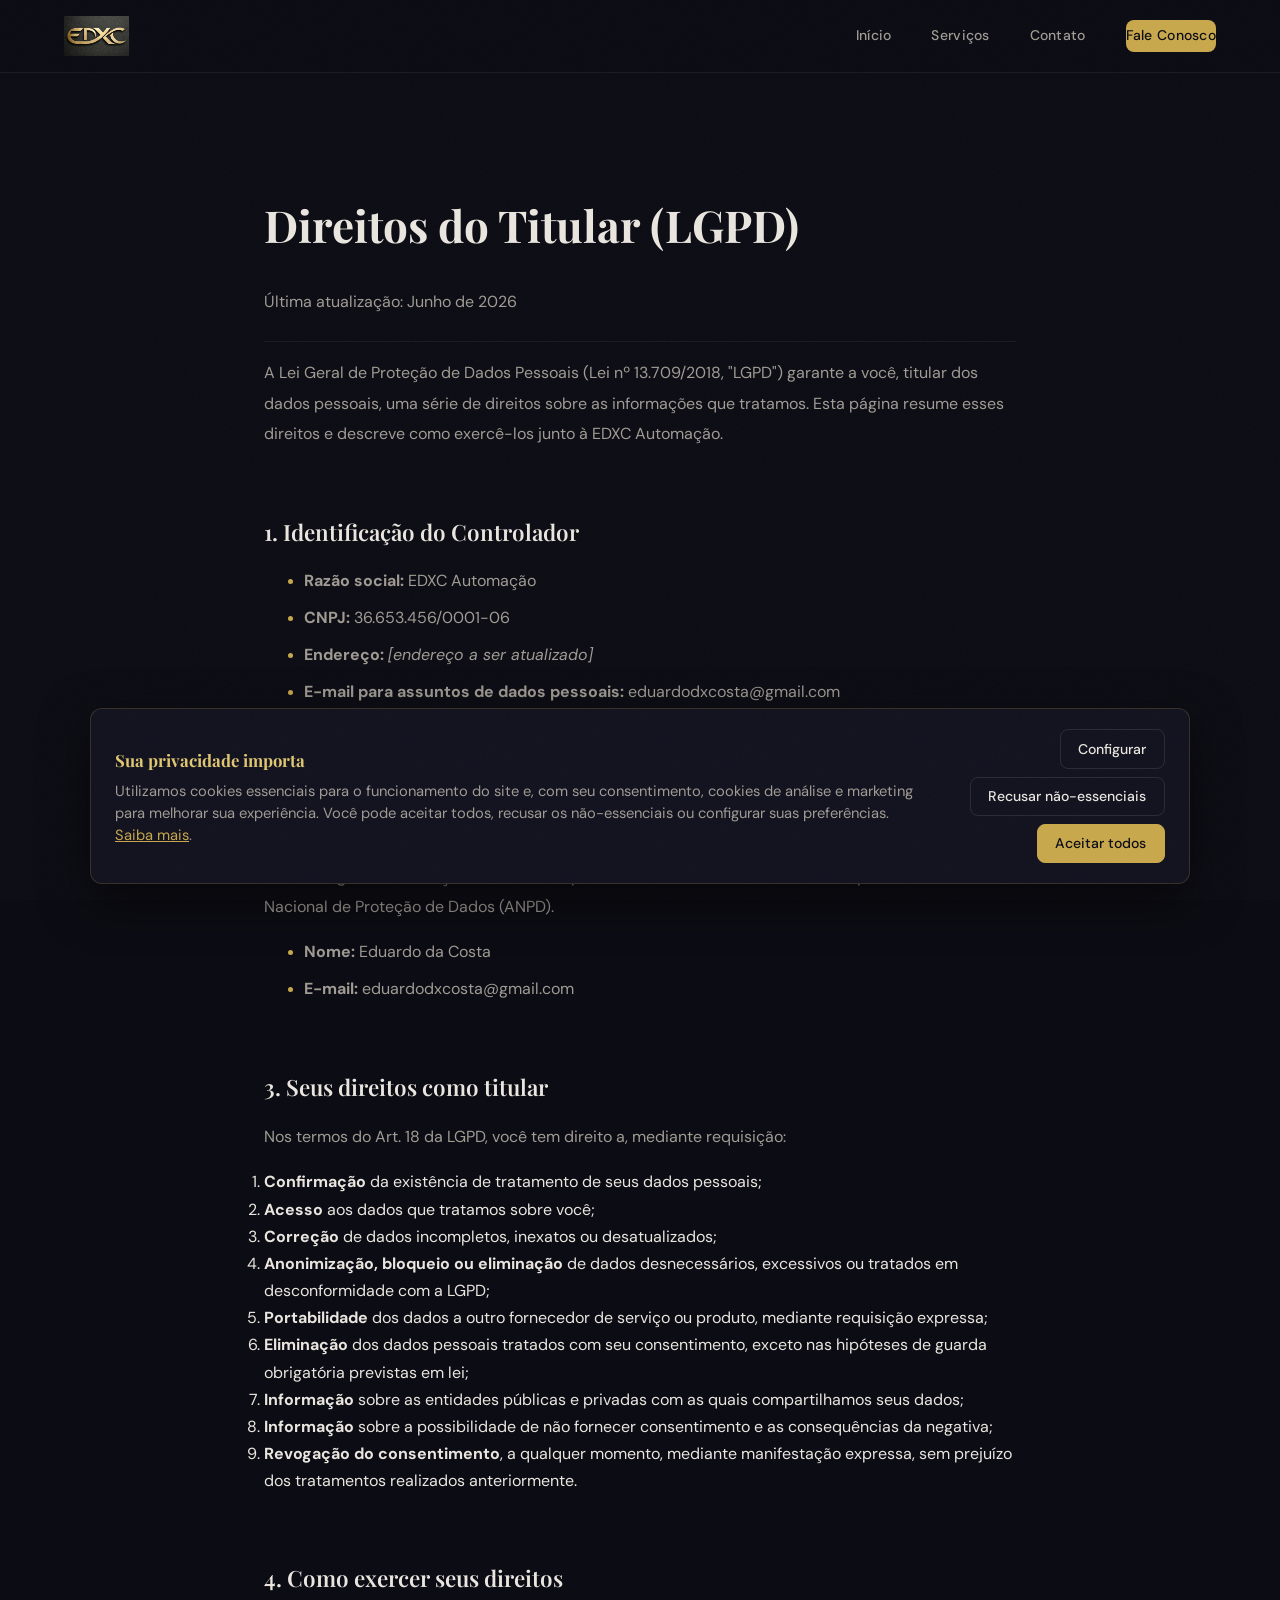
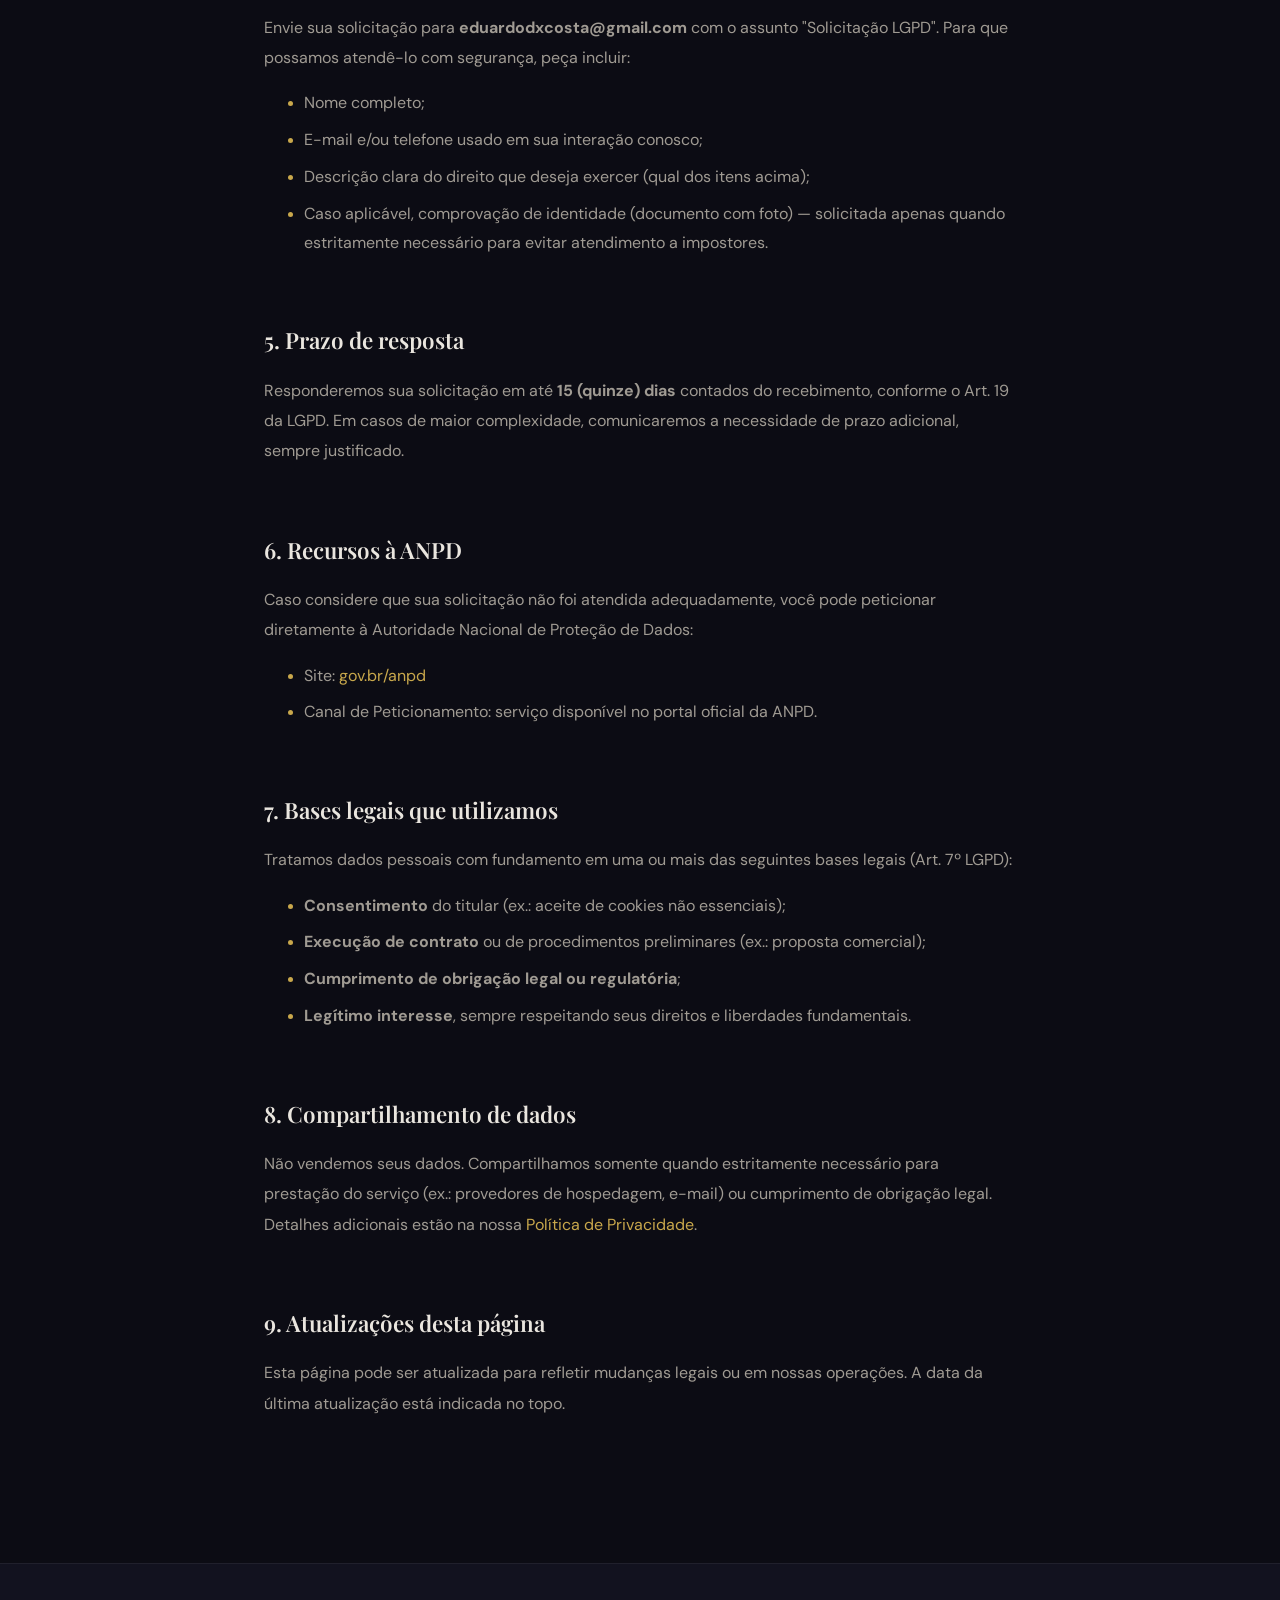
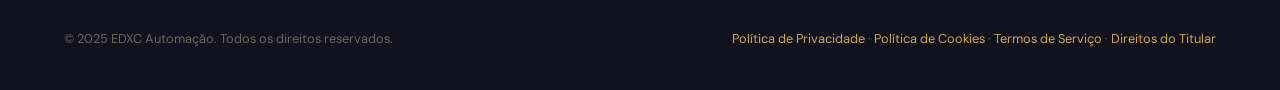
==== direitos-do-titular.html @ 5e6806c7 "feat(lgpd): banner de cookies granular + paginas legais + troca de email - Adiciona cookie-consent.j" ====
<!DOCTYPE html>
<html lang="pt-BR">
<head>
  <meta charset="UTF-8">
  <meta name="viewport" content="width=device-width, initial-scale=1.0">
  <title>Direitos do Titular (LGPD) — EDXC Automação</title>
  <meta name="description" content="Conheça seus direitos como titular de dados pessoais segundo a LGPD e saiba como exercê-los junto à EDXC Automação.">
  <meta name="robots" content="index, follow">
  <link rel="icon" type="image/jpeg" href="assets/logo-edxc.jpg">
  <link rel="stylesheet" href="styles.css">
</head>
<body>

  <!-- Header -->
  <header class="site-header scrolled" id="site-header">
    <div class="container header-inner">
      <a href="index.html" class="logo" aria-label="Voltar para a página inicial">
        <img src="assets/logo-edxc.jpg" alt="EDXC Automação" width="140" height="auto">
      </a>
      <nav class="nav-desktop" aria-label="Navegação">
        <a href="index.html">Início</a>
        <a href="index.html#servicos">Serviços</a>
        <a href="index.html#contato">Contato</a>
        <a href="https://wa.me/5532998247459" class="nav-cta" target="_blank" rel="noopener">Fale Conosco</a>
      </nav>
      <button class="mobile-toggle" id="mobile-toggle" aria-label="Abrir menu">
        <span></span><span></span><span></span>
      </button>
    </div>
  </header>

  <!-- Mobile Nav -->
  <nav class="nav-mobile" id="nav-mobile" aria-label="Menu mobile">
    <button class="mobile-close" id="mobile-close" aria-label="Fechar menu">&times;</button>
    <a href="index.html" class="mobile-nav-link">Início</a>
    <a href="index.html#servicos" class="mobile-nav-link">Serviços</a>
    <a href="index.html#contato" class="mobile-nav-link">Contato</a>
  </nav>

  <!-- Content -->
  <main class="page-content">
    <div class="container">
      <h1>Direitos do Titular (LGPD)</h1>
      <p class="page-meta">Última atualização: Junho de 2026</p>

      <p>
        A Lei Geral de Proteção de Dados Pessoais (Lei nº 13.709/2018, "LGPD") garante a você,
        titular dos dados pessoais, uma série de direitos sobre as informações que tratamos. Esta
        página resume esses direitos e descreve como exercê-los junto à EDXC Automação.
      </p>

      <h2>1. Identificação do Controlador</h2>
      <ul>
        <li><strong>Razão social:</strong> EDXC Automação</li>
        <li><strong>CNPJ:</strong> 36.653.456/0001-06</li>
        <li><strong>Endereço:</strong> <em>[endereço a ser atualizado]</em></li>
        <li><strong>E-mail para assuntos de dados pessoais:</strong> eduardodxcosta@gmail.com</li>
        <li><strong>WhatsApp:</strong> +55 (32) 99824-7459</li>
      </ul>

      <h2>2. Encarregado pelo Tratamento de Dados (DPO)</h2>
      <p>
        O Encarregado de Proteção de Dados é o ponto de contato entre você, nossa empresa e a
        Autoridade Nacional de Proteção de Dados (ANPD).
      </p>
      <ul>
        <li><strong>Nome:</strong> Eduardo da Costa</li>
        <li><strong>E-mail:</strong> eduardodxcosta@gmail.com</li>
      </ul>

      <h2>3. Seus direitos como titular</h2>
      <p>Nos termos do Art. 18 da LGPD, você tem direito a, mediante requisição:</p>
      <ol>
        <li><strong>Confirmação</strong> da existência de tratamento de seus dados pessoais;</li>
        <li><strong>Acesso</strong> aos dados que tratamos sobre você;</li>
        <li><strong>Correção</strong> de dados incompletos, inexatos ou desatualizados;</li>
        <li><strong>Anonimização, bloqueio ou eliminação</strong> de dados desnecessários, excessivos
          ou tratados em desconformidade com a LGPD;</li>
        <li><strong>Portabilidade</strong> dos dados a outro fornecedor de serviço ou produto,
          mediante requisição expressa;</li>
        <li><strong>Eliminação</strong> dos dados pessoais tratados com seu consentimento, exceto
          nas hipóteses de guarda obrigatória previstas em lei;</li>
        <li><strong>Informação</strong> sobre as entidades públicas e privadas com as quais
          compartilhamos seus dados;</li>
        <li><strong>Informação</strong> sobre a possibilidade de não fornecer consentimento e as
          consequências da negativa;</li>
        <li><strong>Revogação do consentimento</strong>, a qualquer momento, mediante manifestação
          expressa, sem prejuízo dos tratamentos realizados anteriormente.</li>
      </ol>

      <h2>4. Como exercer seus direitos</h2>
      <p>
        Envie sua solicitação para <strong>eduardodxcosta@gmail.com</strong> com o assunto
        "Solicitação LGPD". Para que possamos atendê-lo com segurança, peça incluir:
      </p>
      <ul>
        <li>Nome completo;</li>
        <li>E-mail e/ou telefone usado em sua interação conosco;</li>
        <li>Descrição clara do direito que deseja exercer (qual dos itens acima);</li>
        <li>Caso aplicável, comprovação de identidade (documento com foto) — solicitada apenas
          quando estritamente necessário para evitar atendimento a impostores.</li>
      </ul>

      <h2>5. Prazo de resposta</h2>
      <p>
        Responderemos sua solicitação em até <strong>15 (quinze) dias</strong> contados do
        recebimento, conforme o Art. 19 da LGPD. Em casos de maior complexidade, comunicaremos a
        necessidade de prazo adicional, sempre justificado.
      </p>

      <h2>6. Recursos à ANPD</h2>
      <p>
        Caso considere que sua solicitação não foi atendida adequadamente, você pode peticionar
        diretamente à Autoridade Nacional de Proteção de Dados:
      </p>
      <ul>
        <li>Site: <a href="https://www.gov.br/anpd/pt-br" target="_blank" rel="noopener">gov.br/anpd</a></li>
        <li>Canal de Peticionamento: serviço disponível no portal oficial da ANPD.</li>
      </ul>

      <h2>7. Bases legais que utilizamos</h2>
      <p>Tratamos dados pessoais com fundamento em uma ou mais das seguintes bases legais (Art. 7º LGPD):</p>
      <ul>
        <li><strong>Consentimento</strong> do titular (ex.: aceite de cookies não essenciais);</li>
        <li><strong>Execução de contrato</strong> ou de procedimentos preliminares (ex.: proposta comercial);</li>
        <li><strong>Cumprimento de obrigação legal ou regulatória</strong>;</li>
        <li><strong>Legítimo interesse</strong>, sempre respeitando seus direitos e liberdades fundamentais.</li>
      </ul>

      <h2>8. Compartilhamento de dados</h2>
      <p>
        Não vendemos seus dados. Compartilhamos somente quando estritamente necessário para
        prestação do serviço (ex.: provedores de hospedagem, e-mail) ou cumprimento de obrigação
        legal. Detalhes adicionais estão na nossa
        <a href="politica-de-privacidade.html">Política de Privacidade</a>.
      </p>

      <h2>9. Atualizações desta página</h2>
      <p>
        Esta página pode ser atualizada para refletir mudanças legais ou em nossas operações. A
        data da última atualização está indicada no topo.
      </p>
    </div>
  </main>

  <!-- Footer -->
  <footer class="site-footer">
    <div class="container">
      <div class="footer-bottom" style="border-top: none; padding-top: 0;">
        <p>&copy; 2025 EDXC Automação. Todos os direitos reservados.</p>
        <p>
          <a href="politica-de-privacidade.html">Política de Privacidade</a> &middot;
          <a href="politica-de-cookies.html">Política de Cookies</a> &middot;
          <a href="termos-de-servico.html">Termos de Serviço</a> &middot;
          <a href="direitos-do-titular.html">Direitos do Titular</a>
        </p>
      </div>
    </div>
  </footer>

  <script>
    const mobileToggle = document.getElementById('mobile-toggle');
    const navMobile = document.getElementById('nav-mobile');
    const mobileClose = document.getElementById('mobile-close');
    mobileToggle.addEventListener('click', () => { navMobile.classList.add('active'); document.body.style.overflow = 'hidden'; });
    mobileClose.addEventListener('click', () => { navMobile.classList.remove('active'); document.body.style.overflow = ''; });
    document.querySelectorAll('.mobile-nav-link').forEach(l => l.addEventListener('click', () => { navMobile.classList.remove('active'); document.body.style.overflow = ''; }));
  </script>
  <script src="cookie-consent.js" defer></script>

</body>
</html>
---- styles.css ----
/* ===============================================
   EDXC Automação — Design System
   Premium Dark Theme + Gold Accents
   =============================================== */

@import url('https://fonts.googleapis.com/css2?family=DM+Sans:ital,opsz,wght@0,9..40,300;0,9..40,400;0,9..40,500;0,9..40,600;0,9..40,700;1,9..40,400&family=Playfair+Display:wght@400;500;600;700&display=swap');

/* ---- Custom Properties ---- */
:root {
  /* Colors */
  --color-bg-primary: #0c0c14;
  --color-bg-secondary: #12121f;
  --color-bg-tertiary: #1a1a2e;
  --color-bg-card: #16162480;
  --color-bg-card-hover: #1e1e3299;

  --color-gold: #c9a84c;
  --color-gold-light: #e0c872;
  --color-gold-dark: #a08030;
  --color-gold-glow: rgba(201, 168, 76, 0.15);
  --color-gold-border: rgba(201, 168, 76, 0.2);

  --color-text-primary: #eae6df;
  --color-text-secondary: #a09b93;
  --color-text-muted: #6b6660;

  --color-border: rgba(255, 255, 255, 0.06);
  --color-border-light: rgba(255, 255, 255, 0.1);

  /* Typography */
  --font-display: 'Playfair Display', Georgia, serif;
  --font-body: 'DM Sans', system-ui, sans-serif;

  /* Spacing */
  --space-xs: 0.5rem;
  --space-sm: 1rem;
  --space-md: 1.5rem;
  --space-lg: 2.5rem;
  --space-xl: 4rem;
  --space-2xl: 6rem;
  --space-3xl: 8rem;

  /* Layout */
  --max-width: 1200px;
  --border-radius: 12px;
  --border-radius-lg: 20px;

  /* Transitions */
  --transition-fast: 0.2s cubic-bezier(0.4, 0, 0.2, 1);
  --transition-medium: 0.4s cubic-bezier(0.4, 0, 0.2, 1);
  --transition-slow: 0.6s cubic-bezier(0.4, 0, 0.2, 1);
}

/* ---- Reset & Base ---- */
*,
*::before,
*::after {
  box-sizing: border-box;
  margin: 0;
  padding: 0;
}

html {
  scroll-behavior: smooth;
  -webkit-font-smoothing: antialiased;
  -moz-osx-font-smoothing: grayscale;
}

body {
  font-family: var(--font-body);
  font-size: 16px;
  line-height: 1.7;
  color: var(--color-text-primary);
  background-color: var(--color-bg-primary);
  overflow-x: hidden;
}

img {
  max-width: 100%;
  height: auto;
  display: block;
}

a {
  color: var(--color-gold);
  text-decoration: none;
  transition: color var(--transition-fast);
}

a:hover {
  color: var(--color-gold-light);
}

/* ---- Utility ---- */
.container {
  width: 100%;
  max-width: var(--max-width);
  margin: 0 auto;
  padding: 0 var(--space-md);
}

.section-label {
  font-family: var(--font-body);
  font-size: 0.75rem;
  font-weight: 600;
  letter-spacing: 0.2em;
  text-transform: uppercase;
  color: var(--color-gold);
  margin-bottom: var(--space-sm);
  display: flex;
  align-items: center;
  gap: 0.75rem;
}

.section-label::before {
  content: '';
  display: inline-block;
  width: 32px;
  height: 1px;
  background: var(--color-gold);
}

.section-title {
  font-family: var(--font-display);
  font-size: clamp(2rem, 4vw, 2.75rem);
  font-weight: 600;
  line-height: 1.2;
  color: var(--color-text-primary);
  margin-bottom: var(--space-md);
}

.section-description {
  font-size: 1.05rem;
  color: var(--color-text-secondary);
  max-width: 640px;
  line-height: 1.8;
}

/* ---- Noise Overlay (global texture) ---- */
body::before {
  content: '';
  position: fixed;
  inset: 0;
  z-index: 9999;
  pointer-events: none;
  opacity: 0.03;
  background-image: url("data:image/svg+xml,%3Csvg viewBox='0 0 256 256' xmlns='http://www.w3.org/2000/svg'%3E%3Cfilter id='n'%3E%3CfeTurbulence type='fractalNoise' baseFrequency='0.85' numOctaves='4' stitchTiles='stitch'/%3E%3C/filter%3E%3Crect width='100%25' height='100%25' filter='url(%23n)' opacity='1'/%3E%3C/svg%3E");
  background-repeat: repeat;
  background-size: 256px 256px;
}

/* ===============================================
   HEADER / NAVIGATION
   =============================================== */
.site-header {
  position: fixed;
  top: 0;
  left: 0;
  right: 0;
  z-index: 1000;
  padding: var(--space-sm) 0;
  transition: background var(--transition-medium), box-shadow var(--transition-medium);
}

.site-header.scrolled {
  background: rgba(12, 12, 20, 0.92);
  backdrop-filter: blur(20px);
  -webkit-backdrop-filter: blur(20px);
  box-shadow: 0 1px 0 var(--color-border);
}

.header-inner {
  display: flex;
  align-items: center;
  justify-content: space-between;
}

.logo {
  display: flex;
  align-items: center;
  gap: 0.75rem;
}

.logo img {
  height: 40px;
  width: auto;
}

.logo-text {
  font-family: var(--font-display);
  font-size: 1.1rem;
  font-weight: 600;
  color: var(--color-text-primary);
  letter-spacing: 0.02em;
}

.logo-text span {
  color: var(--color-gold);
}

.nav-desktop {
  display: flex;
  align-items: center;
  gap: var(--space-lg);
}

.nav-desktop a {
  font-size: 0.875rem;
  font-weight: 500;
  color: var(--color-text-secondary);
  letter-spacing: 0.02em;
  position: relative;
  padding: 0.25rem 0;
}

.nav-desktop a::after {
  content: '';
  position: absolute;
  bottom: 0;
  left: 0;
  width: 0;
  height: 1px;
  background: var(--color-gold);
  transition: width var(--transition-medium);
}

.nav-desktop a:hover {
  color: var(--color-text-primary);
}

.nav-desktop a:hover::after {
  width: 100%;
}

.nav-cta {
  font-size: 0.85rem;
  font-weight: 600;
  color: var(--color-bg-primary) !important;
  background: var(--color-gold);
  padding: 0.6rem 1.5rem;
  border-radius: 8px;
  transition: background var(--transition-fast), transform var(--transition-fast);
}

.nav-cta:hover {
  background: var(--color-gold-light) !important;
  color: var(--color-bg-primary) !important;
  transform: translateY(-1px);
}

/* Mobile Menu Toggle */
.mobile-toggle {
  display: none;
  background: none;
  border: none;
  cursor: pointer;
  padding: 0.5rem;
}

.mobile-toggle span {
  display: block;
  width: 24px;
  height: 2px;
  background: var(--color-text-primary);
  margin: 5px 0;
  transition: var(--transition-fast);
  border-radius: 2px;
}

/* Mobile Navigation */
.nav-mobile {
  display: none;
  position: fixed;
  top: 0;
  left: 0;
  right: 0;
  bottom: 0;
  background: rgba(12, 12, 20, 0.98);
  backdrop-filter: blur(30px);
  -webkit-backdrop-filter: blur(30px);
  z-index: 999;
  flex-direction: column;
  justify-content: center;
  align-items: center;
  gap: var(--space-lg);
}

.nav-mobile.active {
  display: flex;
}

.nav-mobile a {
  font-family: var(--font-display);
  font-size: 1.75rem;
  color: var(--color-text-secondary);
  transition: color var(--transition-fast);
}

.nav-mobile a:hover {
  color: var(--color-gold);
}

.mobile-close {
  position: absolute;
  top: 1.5rem;
  right: 1.5rem;
  background: none;
  border: none;
  color: var(--color-text-primary);
  font-size: 2rem;
  cursor: pointer;
  padding: 0.5rem;
  line-height: 1;
}

/* ===============================================
   HERO SECTION
   =============================================== */
.hero {
  position: relative;
  min-height: 100vh;
  display: flex;
  align-items: center;
  padding: var(--space-3xl) 0 var(--space-2xl);
  overflow: hidden;
}

.hero-bg {
  position: absolute;
  inset: 0;
  z-index: 0;
}

.hero-bg img {
  width: 100%;
  height: 100%;
  object-fit: cover;
  opacity: 0.35;
}

.hero-bg::after {
  content: '';
  position: absolute;
  inset: 0;
  background: linear-gradient(
    180deg,
    rgba(12, 12, 20, 0.4) 0%,
    rgba(12, 12, 20, 0.6) 40%,
    rgba(12, 12, 20, 0.95) 85%,
    var(--color-bg-primary) 100%
  );
}

.hero-content {
  position: relative;
  z-index: 1;
  max-width: 720px;
}

.hero-badge {
  display: inline-flex;
  align-items: center;
  gap: 0.5rem;
  font-size: 0.8rem;
  font-weight: 500;
  color: var(--color-gold);
  background: var(--color-gold-glow);
  border: 1px solid var(--color-gold-border);
  padding: 0.4rem 1rem;
  border-radius: 100px;
  margin-bottom: var(--space-lg);
  letter-spacing: 0.05em;
}

.hero-badge-dot {
  width: 6px;
  height: 6px;
  background: var(--color-gold);
  border-radius: 50%;
  animation: pulse-dot 2s ease-in-out infinite;
}

@keyframes pulse-dot {
  0%, 100% { opacity: 1; transform: scale(1); }
  50% { opacity: 0.5; transform: scale(0.8); }
}

.hero h1 {
  font-family: var(--font-display);
  font-size: clamp(2.5rem, 6vw, 4rem);
  font-weight: 700;
  line-height: 1.1;
  color: var(--color-text-primary);
  margin-bottom: var(--space-md);
}

.hero h1 .gold {
  color: var(--color-gold);
}

.hero-subtitle {
  font-size: clamp(1.05rem, 2vw, 1.2rem);
  color: var(--color-text-secondary);
  line-height: 1.8;
  margin-bottom: var(--space-xl);
  max-width: 580px;
}

.hero-actions {
  display: flex;
  flex-wrap: wrap;
  gap: var(--space-sm);
}

.btn-primary {
  display: inline-flex;
  align-items: center;
  gap: 0.5rem;
  font-family: var(--font-body);
  font-size: 0.95rem;
  font-weight: 600;
  color: var(--color-bg-primary);
  background: var(--color-gold);
  padding: 0.9rem 2rem;
  border-radius: 10px;
  border: none;
  cursor: pointer;
  transition: all var(--transition-fast);
  text-decoration: none;
  letter-spacing: 0.01em;
}

.btn-primary:hover {
  background: var(--color-gold-light);
  color: var(--color-bg-primary);
  transform: translateY(-2px);
  box-shadow: 0 8px 30px rgba(201, 168, 76, 0.25);
}

.btn-secondary {
  display: inline-flex;
  align-items: center;
  gap: 0.5rem;
  font-family: var(--font-body);
  font-size: 0.95rem;
  font-weight: 500;
  color: var(--color-text-primary);
  background: transparent;
  padding: 0.9rem 2rem;
  border-radius: 10px;
  border: 1px solid var(--color-border-light);
  cursor: pointer;
  transition: all var(--transition-fast);
  text-decoration: none;
}

.btn-secondary:hover {
  border-color: var(--color-gold-border);
  background: var(--color-gold-glow);
  color: var(--color-gold);
  transform: translateY(-2px);
}

/* ===============================================
   ABOUT SECTION
   =============================================== */
.about {
  padding: var(--space-3xl) 0;
  position: relative;
}

.about-grid {
  display: grid;
  grid-template-columns: 1fr 1fr;
  gap: var(--space-xl);
  align-items: center;
}

.about-visual {
  position: relative;
}

.about-card {
  background: var(--color-bg-card);
  border: 1px solid var(--color-border);
  border-radius: var(--border-radius-lg);
  padding: var(--space-xl);
  position: relative;
  overflow: hidden;
}

.about-card::before {
  content: '';
  position: absolute;
  top: 0;
  left: 0;
  right: 0;
  height: 1px;
  background: linear-gradient(90deg, transparent, var(--color-gold-border), transparent);
}

.about-stat {
  display: flex;
  gap: var(--space-lg);
  margin-top: var(--space-lg);
}

.stat-item {
  text-align: center;
}

.stat-number {
  font-family: var(--font-display);
  font-size: 2.5rem;
  font-weight: 700;
  color: var(--color-gold);
  line-height: 1;
}

.stat-label {
  font-size: 0.8rem;
  color: var(--color-text-muted);
  margin-top: 0.25rem;
  text-transform: uppercase;
  letter-spacing: 0.08em;
}

.about-text p {
  font-size: 1.05rem;
  color: var(--color-text-secondary);
  margin-bottom: var(--space-md);
  line-height: 1.9;
}

.about-text p:first-of-type {
  font-size: 1.15rem;
  color: var(--color-text-primary);
}

/* ===============================================
   SERVICES SECTION
   =============================================== */
.services {
  padding: var(--space-3xl) 0;
  position: relative;
}

.services-header {
  text-align: center;
  margin-bottom: var(--space-xl);
}

.services-header .section-label {
  justify-content: center;
}

.services-header .section-label::before {
  display: none;
}

.services-header .section-description {
  margin: 0 auto;
}

.services-grid {
  display: grid;
  grid-template-columns: repeat(2, 1fr);
  gap: var(--space-md);
}

.service-card {
  background: var(--color-bg-card);
  border: 1px solid var(--color-border);
  border-radius: var(--border-radius-lg);
  padding: var(--space-lg);
  transition: all var(--transition-medium);
  position: relative;
  overflow: hidden;
}

.service-card:hover {
  border-color: var(--color-gold-border);
  background: var(--color-bg-card-hover);
  transform: translateY(-4px);
  box-shadow: 0 20px 60px rgba(0, 0, 0, 0.3);
}

.service-card::after {
  content: '';
  position: absolute;
  top: 0;
  left: 0;
  right: 0;
  height: 2px;
  background: linear-gradient(90deg, transparent, var(--color-gold), transparent);
  opacity: 0;
  transition: opacity var(--transition-medium);
}

.service-card:hover::after {
  opacity: 1;
}

.service-icon {
  width: 56px;
  height: 56px;
  display: flex;
  align-items: center;
  justify-content: center;
  background: var(--color-gold-glow);
  border: 1px solid var(--color-gold-border);
  border-radius: 14px;
  margin-bottom: var(--space-md);
  color: var(--color-gold);
  font-size: 1.5rem;
}

.service-card h3 {
  font-family: var(--font-display);
  font-size: 1.25rem;
  font-weight: 600;
  color: var(--color-text-primary);
  margin-bottom: var(--space-xs);
}

.service-card p {
  font-size: 0.95rem;
  color: var(--color-text-secondary);
  line-height: 1.7;
}

/* ===============================================
   BENEFITS SECTION
   =============================================== */
.benefits {
  padding: var(--space-3xl) 0;
  position: relative;
}

.benefits-wrapper {
  background: var(--color-bg-secondary);
  border: 1px solid var(--color-border);
  border-radius: var(--border-radius-lg);
  padding: var(--space-xl);
  position: relative;
  overflow: hidden;
}

.benefits-wrapper::before {
  content: '';
  position: absolute;
  top: -1px;
  left: 50%;
  transform: translateX(-50%);
  width: 200px;
  height: 1px;
  background: linear-gradient(90deg, transparent, var(--color-gold), transparent);
}

.benefits-header {
  text-align: center;
  margin-bottom: var(--space-xl);
}

.benefits-header .section-label {
  justify-content: center;
}

.benefits-header .section-label::before {
  display: none;
}

.benefits-grid {
  display: grid;
  grid-template-columns: repeat(4, 1fr);
  gap: var(--space-md);
}

.benefit-item {
  text-align: center;
  padding: var(--space-md);
  border-radius: var(--border-radius);
  transition: all var(--transition-medium);
}

.benefit-item:hover {
  background: rgba(201, 168, 76, 0.04);
}

.benefit-icon {
  width: 64px;
  height: 64px;
  margin: 0 auto var(--space-sm);
  display: flex;
  align-items: center;
  justify-content: center;
  background: var(--color-gold-glow);
  border-radius: 50%;
  color: var(--color-gold);
  font-size: 1.5rem;
  border: 1px solid var(--color-gold-border);
}

.benefit-item h4 {
  font-family: var(--font-display);
  font-size: 1.1rem;
  font-weight: 600;
  color: var(--color-text-primary);
  margin-bottom: 0.5rem;
}

.benefit-item p {
  font-size: 0.9rem;
  color: var(--color-text-secondary);
  line-height: 1.7;
}

/* ===============================================
   CONTACT SECTION
   =============================================== */
.contact {
  padding: var(--space-3xl) 0;
  position: relative;
}

.contact-grid {
  display: grid;
  grid-template-columns: 1fr 1fr;
  gap: var(--space-xl);
  align-items: start;
}

.contact-info {
  padding-right: var(--space-lg);
}

.contact-channels {
  display: flex;
  flex-direction: column;
  gap: var(--space-md);
  margin-top: var(--space-xl);
}

.contact-channel {
  display: flex;
  align-items: center;
  gap: var(--space-sm);
  padding: var(--space-md);
  background: var(--color-bg-card);
  border: 1px solid var(--color-border);
  border-radius: var(--border-radius);
  transition: all var(--transition-fast);
}

.contact-channel:hover {
  border-color: var(--color-gold-border);
  background: var(--color-bg-card-hover);
  transform: translateX(4px);
}

.channel-icon {
  width: 48px;
  height: 48px;
  flex-shrink: 0;
  display: flex;
  align-items: center;
  justify-content: center;
  background: var(--color-gold-glow);
  border-radius: 12px;
  color: var(--color-gold);
  font-size: 1.25rem;
}

.channel-info h4 {
  font-size: 0.95rem;
  font-weight: 600;
  color: var(--color-text-primary);
  margin-bottom: 0.15rem;
}

.channel-info p {
  font-size: 0.9rem;
  color: var(--color-text-secondary);
}

/* Contact Form */
.contact-form-wrapper {
  background: var(--color-bg-card);
  border: 1px solid var(--color-border);
  border-radius: var(--border-radius-lg);
  padding: var(--space-lg);
  position: relative;
  overflow: hidden;
}

.contact-form-wrapper::before {
  content: '';
  position: absolute;
  top: 0;
  left: 0;
  right: 0;
  height: 1px;
  background: linear-gradient(90deg, transparent, var(--color-gold-border), transparent);
}

.contact-form h3 {
  font-family: var(--font-display);
  font-size: 1.5rem;
  font-weight: 600;
  color: var(--color-text-primary);
  margin-bottom: var(--space-md);
}

.form-group {
  margin-bottom: var(--space-sm);
}

.form-group label {
  display: block;
  font-size: 0.85rem;
  font-weight: 500;
  color: var(--color-text-secondary);
  margin-bottom: 0.4rem;
}

.form-group input,
.form-group textarea {
  width: 100%;
  background: var(--color-bg-primary);
  border: 1px solid var(--color-border-light);
  border-radius: 8px;
  padding: 0.75rem 1rem;
  font-family: var(--font-body);
  font-size: 0.95rem;
  color: var(--color-text-primary);
  transition: border-color var(--transition-fast);
  outline: none;
}

.form-group input:focus,
.form-group textarea:focus {
  border-color: var(--color-gold);
  box-shadow: 0 0 0 3px var(--color-gold-glow);
}

.form-group textarea {
  resize: vertical;
  min-height: 120px;
}

.form-submit {
  width: 100%;
  margin-top: var(--space-xs);
}

/* ===============================================
   FOOTER
   =============================================== */
.site-footer {
  border-top: 1px solid var(--color-border);
  padding: var(--space-xl) 0 var(--space-lg);
  background: var(--color-bg-secondary);
}

.footer-top {
  display: grid;
  grid-template-columns: 2fr 1fr 1fr;
  gap: var(--space-xl);
  margin-bottom: var(--space-xl);
}

.footer-brand p {
  font-size: 0.9rem;
  color: var(--color-text-secondary);
  margin-top: var(--space-sm);
  max-width: 360px;
  line-height: 1.7;
}

.footer-links h4 {
  font-size: 0.8rem;
  font-weight: 600;
  text-transform: uppercase;
  letter-spacing: 0.12em;
  color: var(--color-text-muted);
  margin-bottom: var(--space-sm);
}

.footer-links ul {
  list-style: none;
}

.footer-links li {
  margin-bottom: 0.5rem;
}

.footer-links a {
  font-size: 0.9rem;
  color: var(--color-text-secondary);
}

.footer-links a:hover {
  color: var(--color-gold);
}

.footer-bottom {
  display: flex;
  justify-content: space-between;
  align-items: center;
  padding-top: var(--space-md);
  border-top: 1px solid var(--color-border);
}

.footer-bottom p {
  font-size: 0.8rem;
  color: var(--color-text-muted);
}

/* ===============================================
   SCROLL/REVEAL ANIMATIONS
   =============================================== */
.reveal {
  opacity: 0;
  transform: translateY(30px);
  transition: opacity 0.8s cubic-bezier(0.4, 0, 0.2, 1),
    transform 0.8s cubic-bezier(0.4, 0, 0.2, 1);
}

.reveal.visible {
  opacity: 1;
  transform: translateY(0);
}

.reveal-delay-1 { transition-delay: 0.1s; }
.reveal-delay-2 { transition-delay: 0.2s; }
.reveal-delay-3 { transition-delay: 0.3s; }
.reveal-delay-4 { transition-delay: 0.4s; }

/* ===============================================
   RESPONSIVE
   =============================================== */
@media (max-width: 1024px) {
  .about-grid {
    grid-template-columns: 1fr;
    gap: var(--space-lg);
  }

  .services-grid {
    grid-template-columns: 1fr;
  }

  .benefits-grid {
    grid-template-columns: repeat(2, 1fr);
  }

  .contact-grid {
    grid-template-columns: 1fr;
  }

  .footer-top {
    grid-template-columns: 1fr;
    gap: var(--space-lg);
  }
}

@media (max-width: 768px) {
  .nav-desktop {
    display: none;
  }

  .mobile-toggle {
    display: block;
  }

  .hero h1 {
    font-size: clamp(2rem, 8vw, 3rem);
  }

  .hero-actions {
    flex-direction: column;
  }

  .hero-actions .btn-primary,
  .hero-actions .btn-secondary {
    width: 100%;
    justify-content: center;
  }

  .benefits-grid {
    grid-template-columns: 1fr;
  }

  .about-stat {
    justify-content: center;
  }

  .footer-bottom {
    flex-direction: column;
    gap: var(--space-sm);
    text-align: center;
  }

  .section-title {
    font-size: clamp(1.75rem, 5vw, 2.25rem);
  }
}

/* ===============================================
   PAGE-LEVEL STYLES (Privacy / Terms)
   =============================================== */
.page-content {
  padding: calc(var(--space-3xl) + 60px) 0 var(--space-3xl);
}

.page-content .container {
  max-width: 800px;
}

.page-content h1 {
  font-family: var(--font-display);
  font-size: clamp(2rem, 4vw, 2.75rem);
  font-weight: 700;
  color: var(--color-text-primary);
  margin-bottom: var(--space-md);
}

.page-content h2 {
  font-family: var(--font-display);
  font-size: 1.4rem;
  font-weight: 600;
  color: var(--color-text-primary);
  margin-top: var(--space-xl);
  margin-bottom: var(--space-sm);
}

.page-content p {
  font-size: 1rem;
  color: var(--color-text-secondary);
  margin-bottom: var(--space-sm);
  line-height: 1.9;
}

.page-content ul {
  list-style: none;
  padding-left: var(--space-md);
  margin-bottom: var(--space-md);
}

.page-content ul li {
  position: relative;
  font-size: 1rem;
  color: var(--color-text-secondary);
  margin-bottom: 0.5rem;
  padding-left: 1rem;
  line-height: 1.8;
}

.page-content ul li::before {
  content: '';
  position: absolute;
  left: 0;
  top: 0.75rem;
  width: 5px;
  height: 5px;
  background: var(--color-gold);
  border-radius: 50%;
}

.page-meta {
  font-size: 0.85rem;
  color: var(--color-text-muted);
  margin-bottom: var(--space-xl);
  padding-bottom: var(--space-md);
  border-bottom: 1px solid var(--color-border);
}

/* Glow decoration */
.glow-orb {
  position: absolute;
  border-radius: 50%;
  background: radial-gradient(circle, var(--color-gold-glow) 0%, transparent 70%);
  pointer-events: none;
  z-index: 0;
}

/* ===============================================
   Cookie Consent (LGPD)
   =============================================== */
.cookie-banner {
  position: fixed;
  left: 1rem;
  right: 1rem;
  bottom: 1rem;
  z-index: 9998;
  background: var(--color-bg-secondary);
  border: 1px solid var(--color-gold-border);
  border-radius: var(--border-radius);
  box-shadow: 0 16px 48px rgba(0, 0, 0, 0.6);
  padding: 1.25rem 1.5rem;
  max-width: 1100px;
  margin: 0 auto;
  animation: cookie-banner-in 0.35s cubic-bezier(0.4, 0, 0.2, 1);
}

@keyframes cookie-banner-in {
  from { transform: translateY(20px); opacity: 0; }
  to   { transform: translateY(0); opacity: 1; }
}

.cookie-banner-inner {
  display: flex;
  flex-direction: column;
  gap: 1rem;
}

@media (min-width: 900px) {
  .cookie-banner-inner {
    flex-direction: row;
    align-items: center;
    justify-content: space-between;
    gap: 2rem;
  }
}

.cookie-banner-text strong {
  display: block;
  font-family: var(--font-display);
  color: var(--color-gold-light);
  font-size: 1.05rem;
  margin-bottom: 0.35rem;
}

.cookie-banner-text p {
  margin: 0;
  font-size: 0.92rem;
  line-height: 1.5;
  color: var(--color-text-secondary);
}

.cookie-banner-text a {
  color: var(--color-gold);
  text-decoration: underline;
}

.cookie-banner-actions {
  display: flex;
  flex-wrap: wrap;
  gap: 0.5rem;
  justify-content: flex-end;
}

.cookie-btn {
  font-family: var(--font-body);
  font-size: 0.88rem;
  font-weight: 500;
  padding: 0.6rem 1.1rem;
  border-radius: 8px;
  border: 1px solid transparent;
  cursor: pointer;
  transition: all var(--transition-fast);
  white-space: nowrap;
}

.cookie-btn-primary {
  background: var(--color-gold);
  color: var(--color-bg-primary);
  border-color: var(--color-gold);
}

.cookie-btn-primary:hover {
  background: var(--color-gold-light);
  border-color: var(--color-gold-light);
}

.cookie-btn-secondary {
  background: transparent;
  color: var(--color-text-primary);
  border-color: var(--color-border-light);
}

.cookie-btn-secondary:hover {
  border-color: var(--color-gold-border);
  color: var(--color-gold-light);
}

/* Modal */
.cookie-modal {
  position: fixed;
  inset: 0;
  z-index: 9999;
  display: flex;
  align-items: center;
  justify-content: center;
  padding: 1rem;
}

.cookie-modal[hidden] { display: none; }

.cookie-modal-backdrop {
  position: absolute;
  inset: 0;
  background: rgba(0, 0, 0, 0.7);
  backdrop-filter: blur(4px);
}

.cookie-modal-dialog {
  position: relative;
  background: var(--color-bg-secondary);
  border: 1px solid var(--color-gold-border);
  border-radius: var(--border-radius-lg);
  width: min(560px, 100%);
  max-height: 90vh;
  overflow-y: auto;
  box-shadow: 0 24px 64px rgba(0, 0, 0, 0.7);
}

.cookie-modal-header {
  display: flex;
  align-items: center;
  justify-content: space-between;
  padding: 1.25rem 1.5rem;
  border-bottom: 1px solid var(--color-border);
}

.cookie-modal-header h2 {
  font-family: var(--font-display);
  font-size: 1.4rem;
  color: var(--color-text-primary);
  margin: 0;
}

.cookie-modal-close {
  background: none;
  border: none;
  color: var(--color-text-secondary);
  font-size: 1.8rem;
  line-height: 1;
  cursor: pointer;
  padding: 0 0.25rem;
  transition: color var(--transition-fast);
}

.cookie-modal-close:hover { color: var(--color-gold); }

.cookie-modal-body {
  padding: 1.25rem 1.5rem;
}

.cookie-modal-body > p {
  color: var(--color-text-secondary);
  font-size: 0.95rem;
  margin: 0 0 1rem;
}

.cookie-categories {
  list-style: none;
  padding: 0;
  margin: 0;
  display: flex;
  flex-direction: column;
  gap: 0.75rem;
}

.cookie-category {
  background: var(--color-bg-tertiary);
  border: 1px solid var(--color-border);
  border-radius: var(--border-radius);
  padding: 0.85rem 1rem;
}

.cookie-toggle {
  display: flex;
  align-items: flex-start;
  gap: 0.85rem;
  cursor: pointer;
}

.cookie-toggle input { position: absolute; opacity: 0; pointer-events: none; }

.cookie-toggle-slider {
  flex-shrink: 0;
  width: 40px;
  height: 22px;
  background: var(--color-bg-card);
  border: 1px solid var(--color-border-light);
  border-radius: 999px;
  position: relative;
  transition: background var(--transition-fast), border-color var(--transition-fast);
  margin-top: 2px;
}

.cookie-toggle-slider::after {
  content: '';
  position: absolute;
  top: 2px;
  left: 2px;
  width: 16px;
  height: 16px;
  background: var(--color-text-secondary);
  border-radius: 50%;
  transition: transform var(--transition-fast), background var(--transition-fast);
}

.cookie-toggle input:checked + .cookie-toggle-slider {
  background: var(--color-gold-glow);
  border-color: var(--color-gold-border);
}

.cookie-toggle input:checked + .cookie-toggle-slider::after {
  transform: translateX(18px);
  background: var(--color-gold);
}

.cookie-toggle input:disabled + .cookie-toggle-slider {
  opacity: 0.7;
  cursor: not-allowed;
}

.cookie-toggle-label strong {
  display: block;
  color: var(--color-text-primary);
  font-size: 0.95rem;
  margin-bottom: 0.15rem;
}

.cookie-toggle-label small {
  display: block;
  color: var(--color-text-secondary);
  font-size: 0.82rem;
  line-height: 1.45;
}

.cookie-modal-footer {
  display: flex;
  flex-wrap: wrap;
  justify-content: flex-end;
  gap: 0.5rem;
  padding: 1.1rem 1.5rem;
  border-top: 1px solid var(--color-border);
}

body.cookie-modal-open { overflow: hidden; }
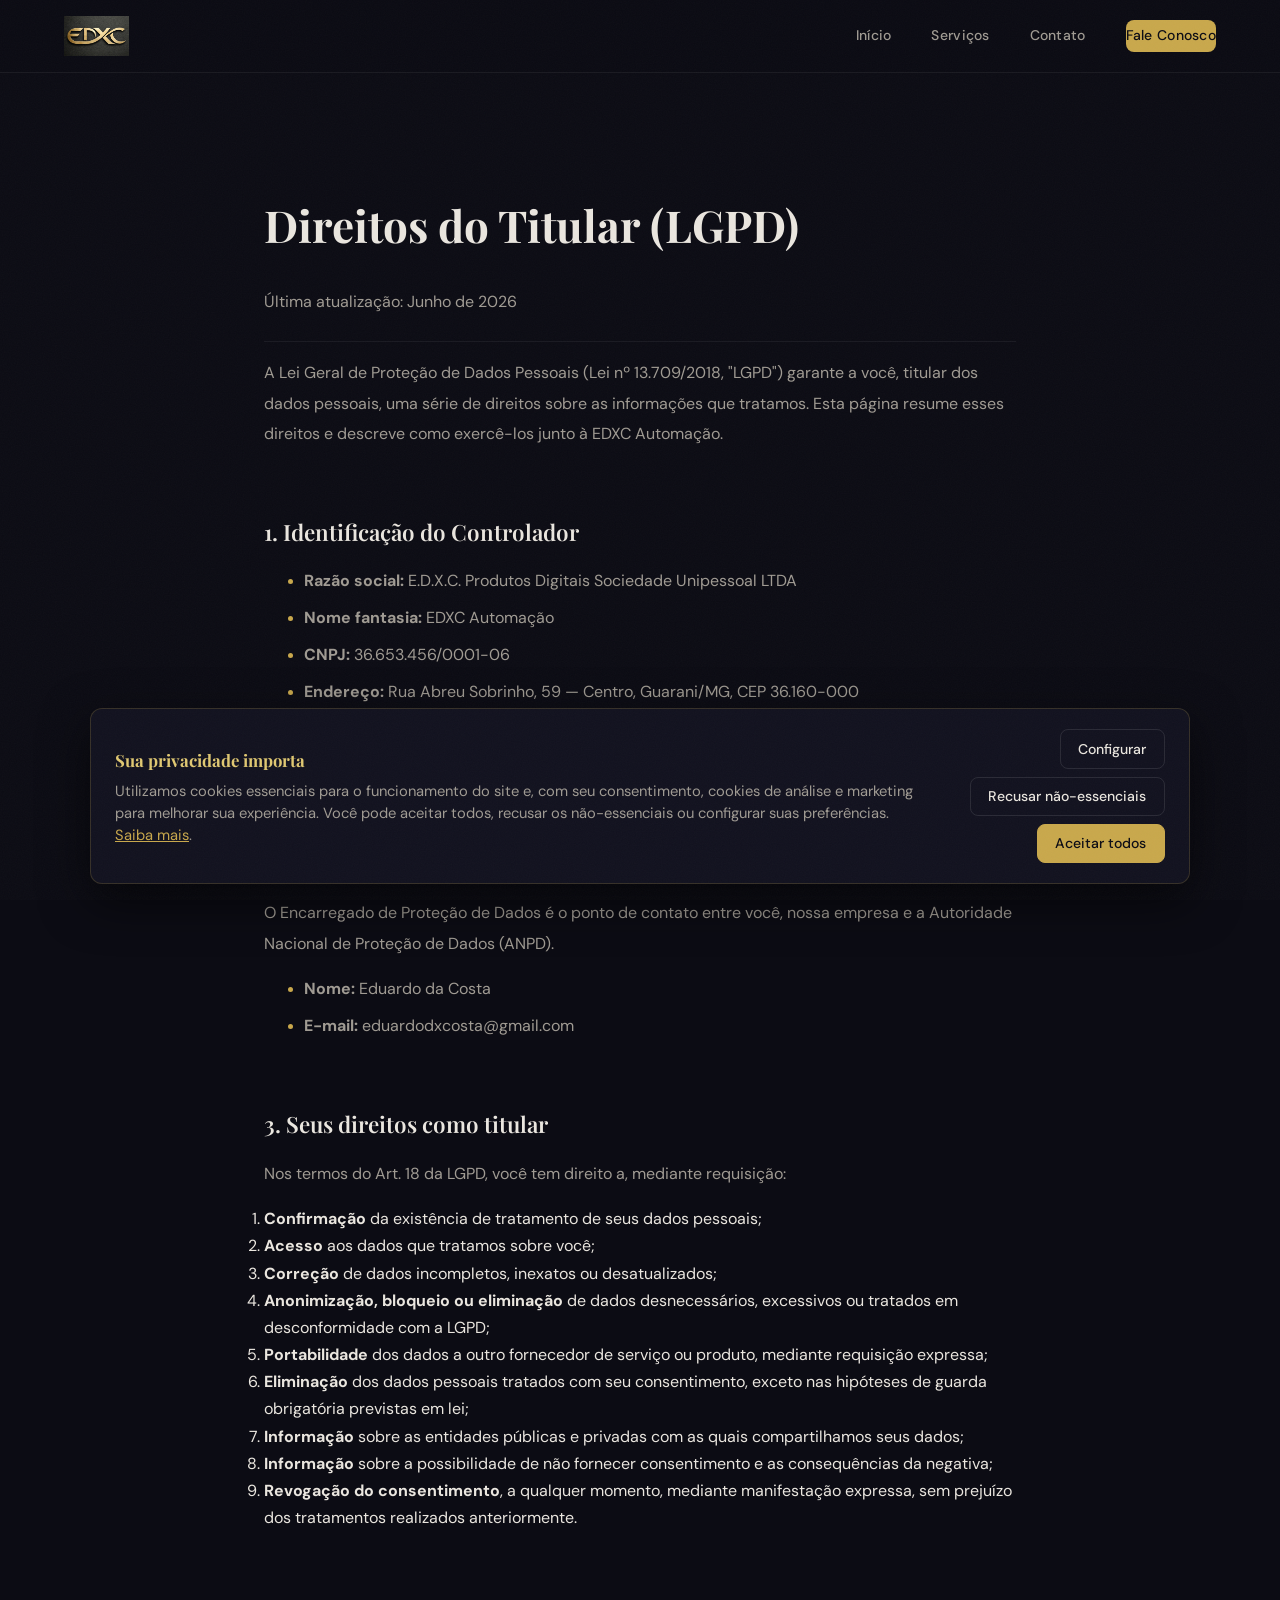
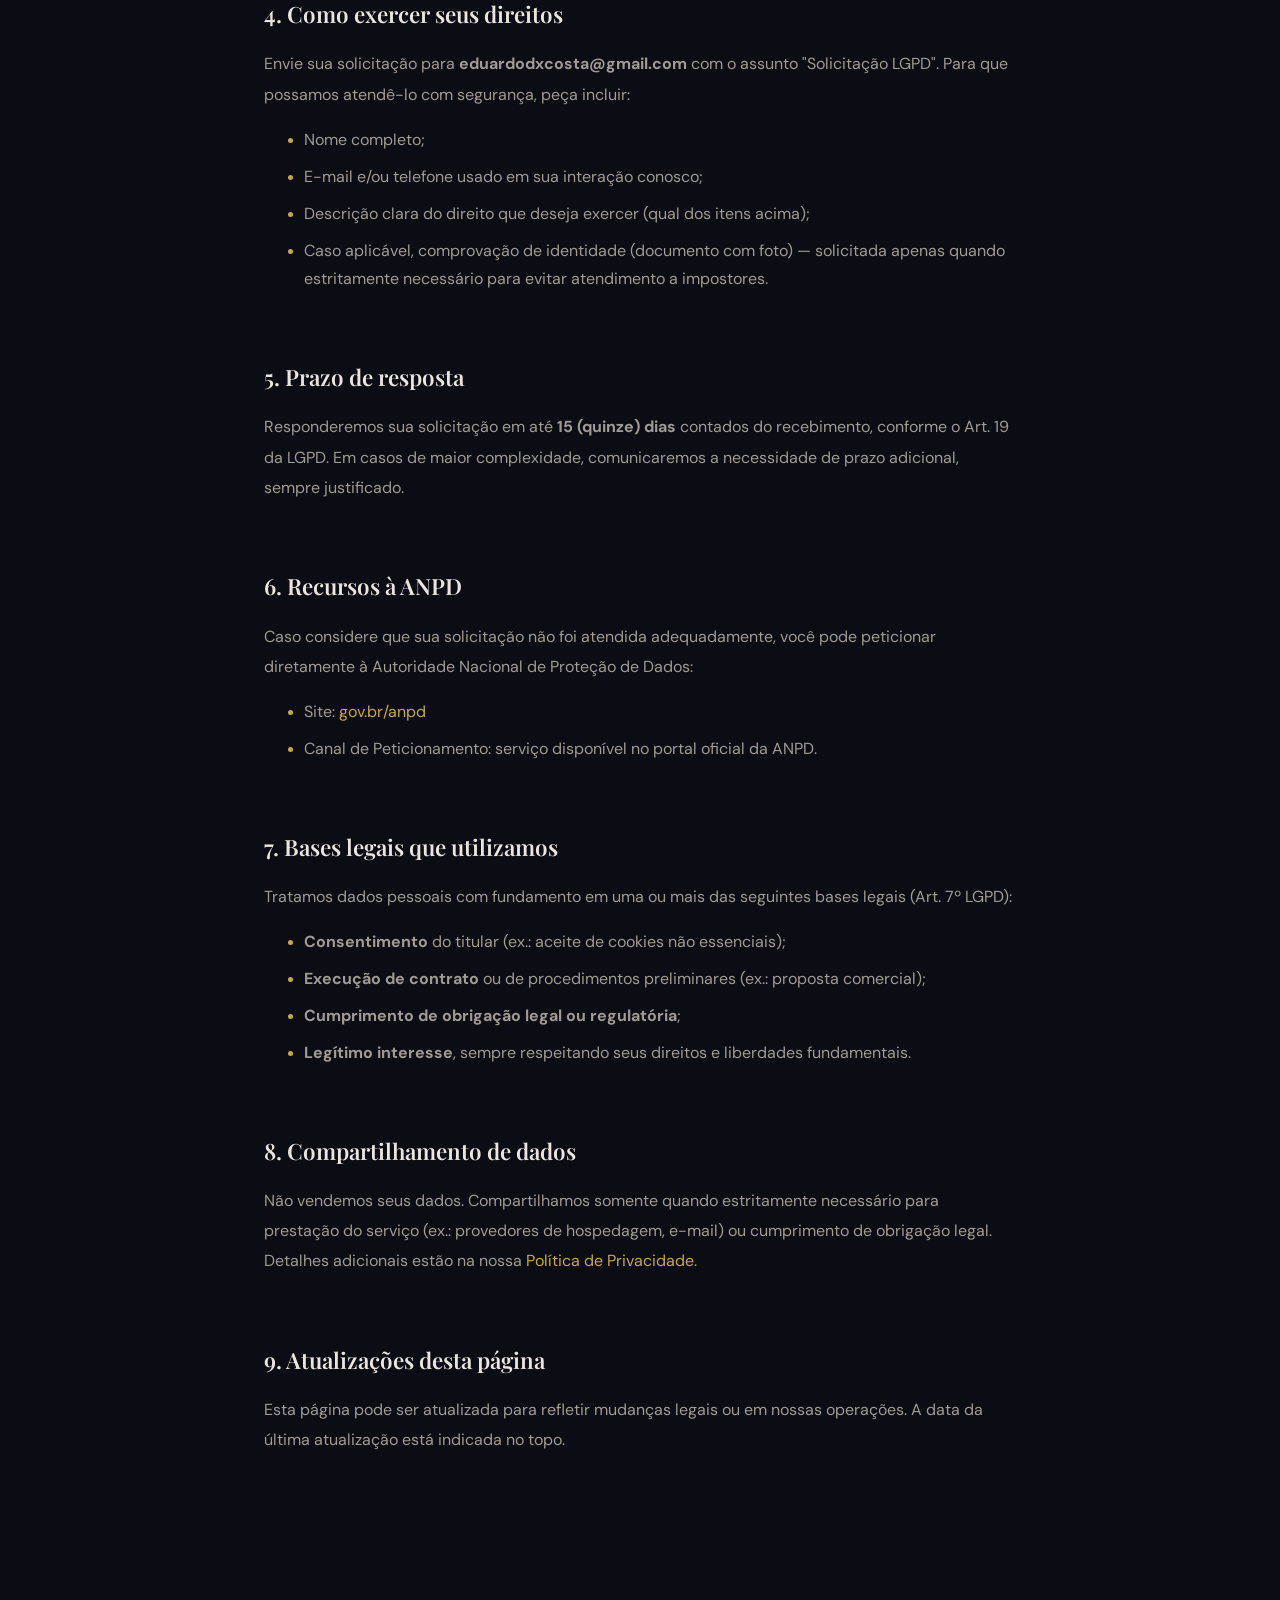
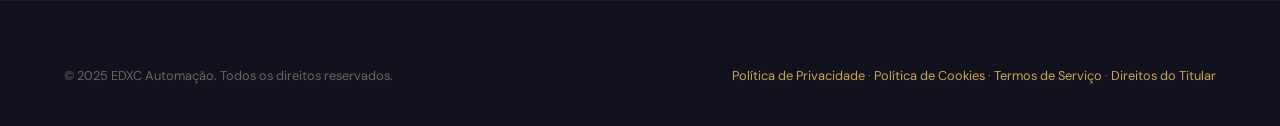
==== commit 0da8097b: "feat(lgpd): adiciona razao social, CNPJ e endereco da empresa nas paginas legais - Direitos do Titul" ====
--- a/direitos-do-titular.html
+++ b/direitos-do-titular.html
@@ -51,9 +51,10 @@
 
       <h2>1. Identificação do Controlador</h2>
       <ul>
-        <li><strong>Razão social:</strong> EDXC Automação</li>
+        <li><strong>Razão social:</strong> E.D.X.C. Produtos Digitais Sociedade Unipessoal LTDA</li>
+        <li><strong>Nome fantasia:</strong> EDXC Automação</li>
         <li><strong>CNPJ:</strong> 36.653.456/0001-06</li>
-        <li><strong>Endereço:</strong> <em>[endereço a ser atualizado]</em></li>
+        <li><strong>Endereço:</strong> Rua Abreu Sobrinho, 59 — Centro, Guarani/MG, CEP 36.160-000</li>
         <li><strong>E-mail para assuntos de dados pessoais:</strong> eduardodxcosta@gmail.com</li>
         <li><strong>WhatsApp:</strong> +55 (32) 99824-7459</li>
       </ul>
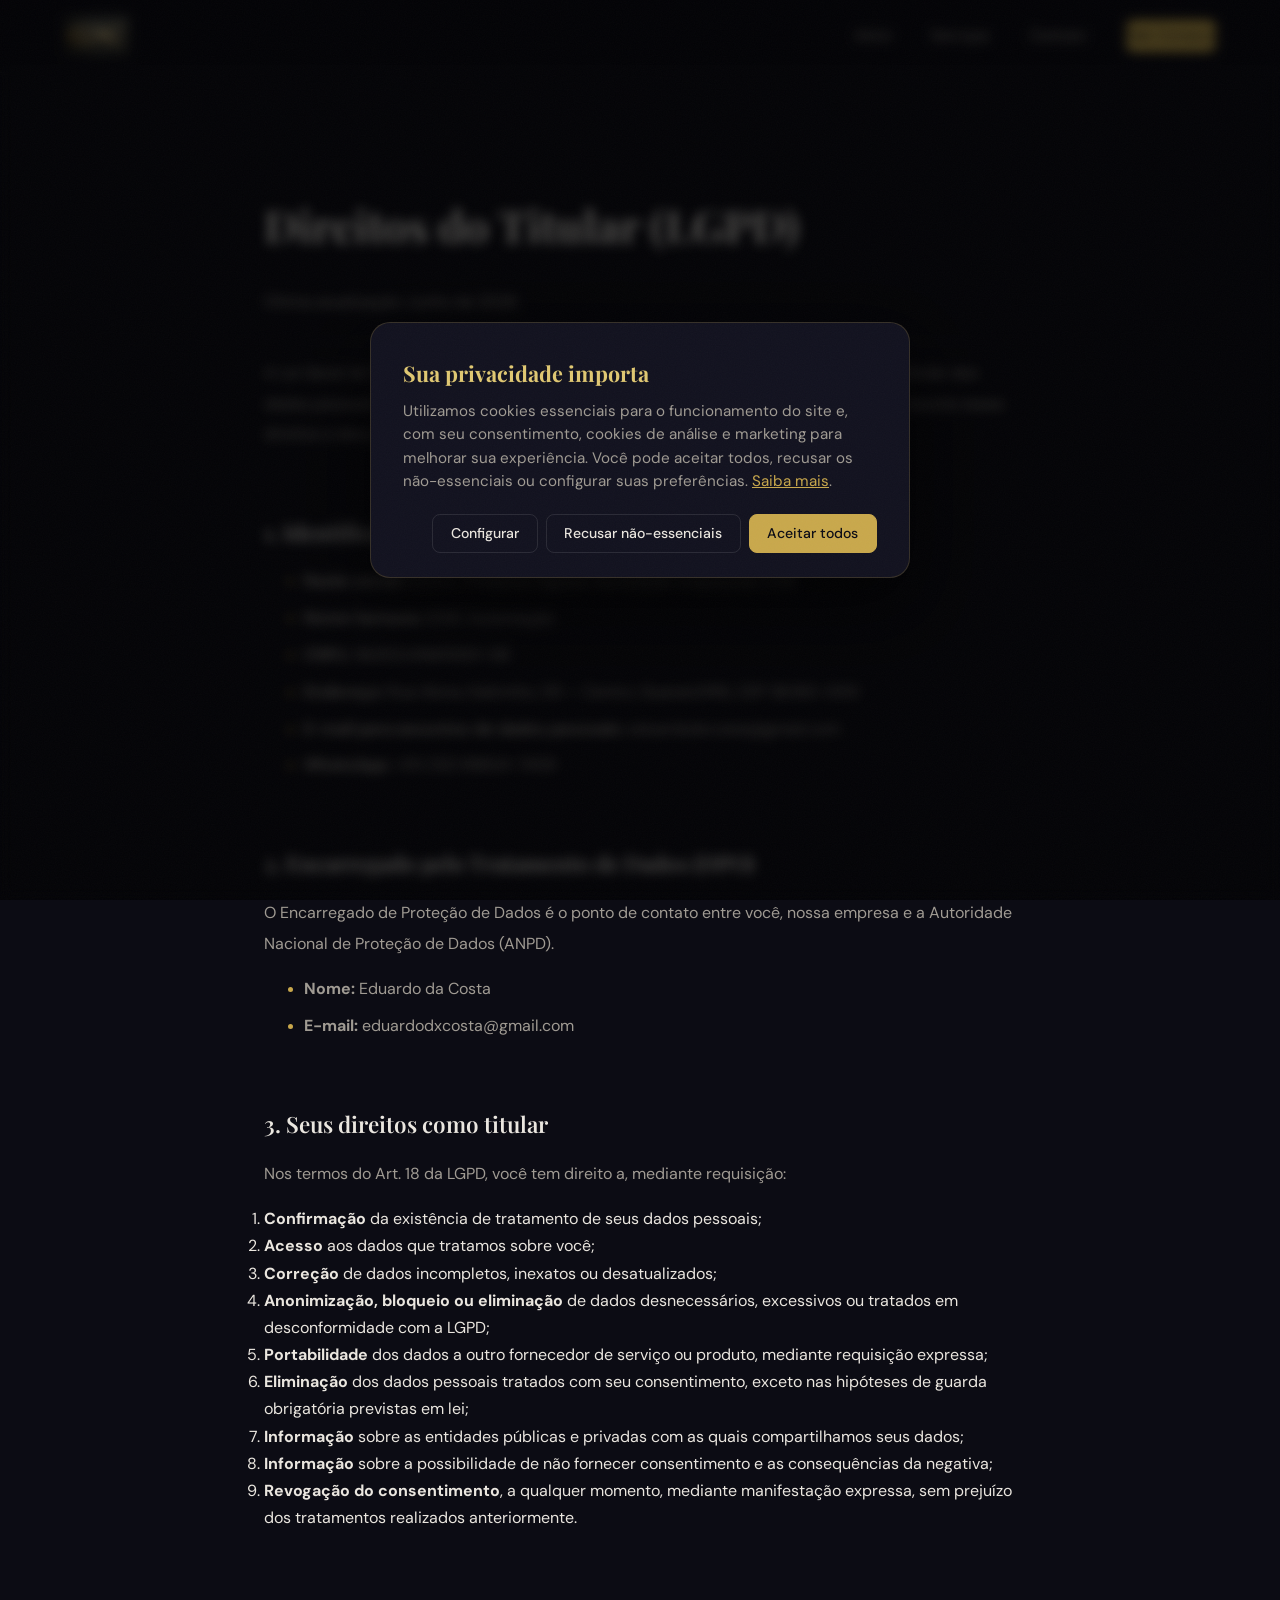
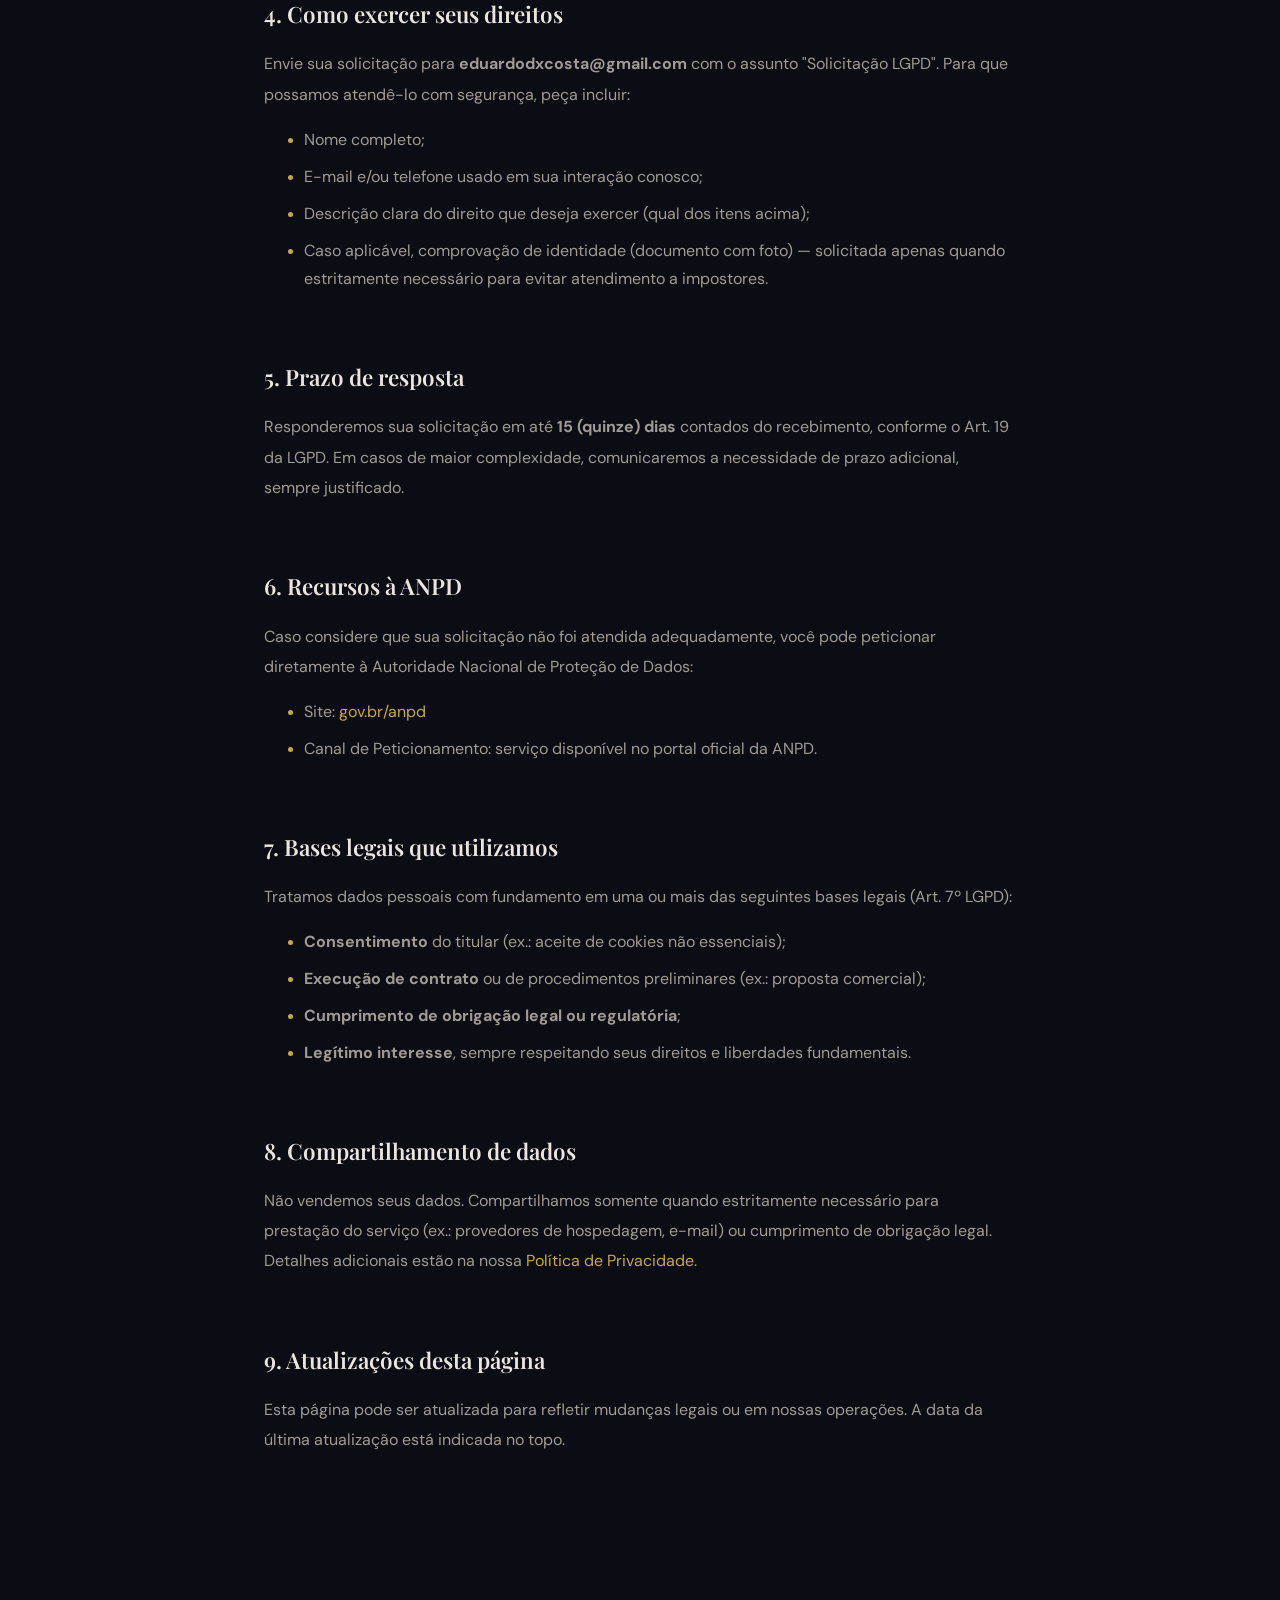
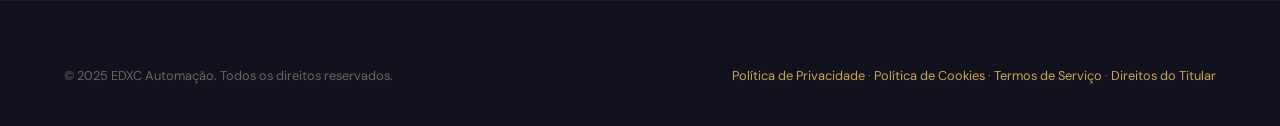
==== commit f4d6c14c: "fix(cache): adiciona versionamento ?v=2 em CSS e JS para forcar atualizacao Navegadores estavam serv" ====
--- a/direitos-do-titular.html
+++ b/direitos-do-titular.html
@@ -7,7 +7,7 @@
   <meta name="description" content="Conheça seus direitos como titular de dados pessoais segundo a LGPD e saiba como exercê-los junto à EDXC Automação.">
   <meta name="robots" content="index, follow">
   <link rel="icon" type="image/jpeg" href="assets/logo-edxc.jpg">
-  <link rel="stylesheet" href="styles.css">
+  <link rel="stylesheet" href="styles.css?v=2">
 </head>
 <body>
 
@@ -167,7 +167,7 @@
     mobileClose.addEventListener('click', () => { navMobile.classList.remove('active'); document.body.style.overflow = ''; });
     document.querySelectorAll('.mobile-nav-link').forEach(l => l.addEventListener('click', () => { navMobile.classList.remove('active'); document.body.style.overflow = ''; }));
   </script>
-  <script src="cookie-consent.js" defer></script>
+  <script src="cookie-consent.js?v=2" defer></script>
 
 </body>
 </html>
--- a/styles.css
+++ b/styles.css
@@ -1088,52 +1088,57 @@
    =============================================== */
 .cookie-banner {
   position: fixed;
-  left: 1rem;
-  right: 1rem;
-  bottom: 1rem;
+  inset: 0;
   z-index: 9998;
+  display: flex;
+  align-items: center;
+  justify-content: center;
+  padding: 1rem;
+  background: rgba(0, 0, 0, 0.65);
+  backdrop-filter: blur(6px);
+  -webkit-backdrop-filter: blur(6px);
+  animation: cookie-banner-fade 0.35s cubic-bezier(0.4, 0, 0.2, 1);
+}
+
+@keyframes cookie-banner-fade {
+  from { opacity: 0; }
+  to   { opacity: 1; }
+}
+
+.cookie-banner-inner {
   background: var(--color-bg-secondary);
   border: 1px solid var(--color-gold-border);
-  border-radius: var(--border-radius);
-  box-shadow: 0 16px 48px rgba(0, 0, 0, 0.6);
-  padding: 1.25rem 1.5rem;
-  max-width: 1100px;
-  margin: 0 auto;
-  animation: cookie-banner-in 0.35s cubic-bezier(0.4, 0, 0.2, 1);
-}
-
-@keyframes cookie-banner-in {
-  from { transform: translateY(20px); opacity: 0; }
-  to   { transform: translateY(0); opacity: 1; }
-}
-
-.cookie-banner-inner {
+  border-radius: var(--border-radius-lg);
+  box-shadow: 0 24px 64px rgba(0, 0, 0, 0.7);
+  padding: 2rem 2rem 1.5rem;
+  width: min(540px, 100%);
+  max-height: 90vh;
+  overflow-y: auto;
   display: flex;
   flex-direction: column;
-  gap: 1rem;
-}
-
-@media (min-width: 900px) {
-  .cookie-banner-inner {
-    flex-direction: row;
-    align-items: center;
-    justify-content: space-between;
-    gap: 2rem;
-  }
-}
+  gap: 1.25rem;
+  animation: cookie-banner-pop 0.35s cubic-bezier(0.4, 0, 0.2, 1);
+}
+
+@keyframes cookie-banner-pop {
+  from { transform: translateY(20px) scale(0.96); opacity: 0; }
+  to   { transform: translateY(0) scale(1); opacity: 1; }
+}
+
+body.cookie-banner-open { overflow: hidden; }
 
 .cookie-banner-text strong {
   display: block;
   font-family: var(--font-display);
   color: var(--color-gold-light);
-  font-size: 1.05rem;
-  margin-bottom: 0.35rem;
+  font-size: 1.35rem;
+  margin-bottom: 0.5rem;
 }
 
 .cookie-banner-text p {
   margin: 0;
-  font-size: 0.92rem;
-  line-height: 1.5;
+  font-size: 0.95rem;
+  line-height: 1.55;
   color: var(--color-text-secondary);
 }
 
@@ -1144,9 +1149,27 @@
 
 .cookie-banner-actions {
   display: flex;
-  flex-wrap: wrap;
+  flex-direction: column;
   gap: 0.5rem;
-  justify-content: flex-end;
+}
+
+@media (min-width: 560px) {
+  .cookie-banner-actions {
+    flex-direction: row;
+    flex-wrap: wrap;
+    justify-content: flex-end;
+  }
+}
+
+.cookie-banner-actions .cookie-btn {
+  flex: 1 1 auto;
+  min-width: 0;
+}
+
+@media (min-width: 560px) {
+  .cookie-banner-actions .cookie-btn {
+    flex: 0 0 auto;
+  }
 }
 
 .cookie-btn {
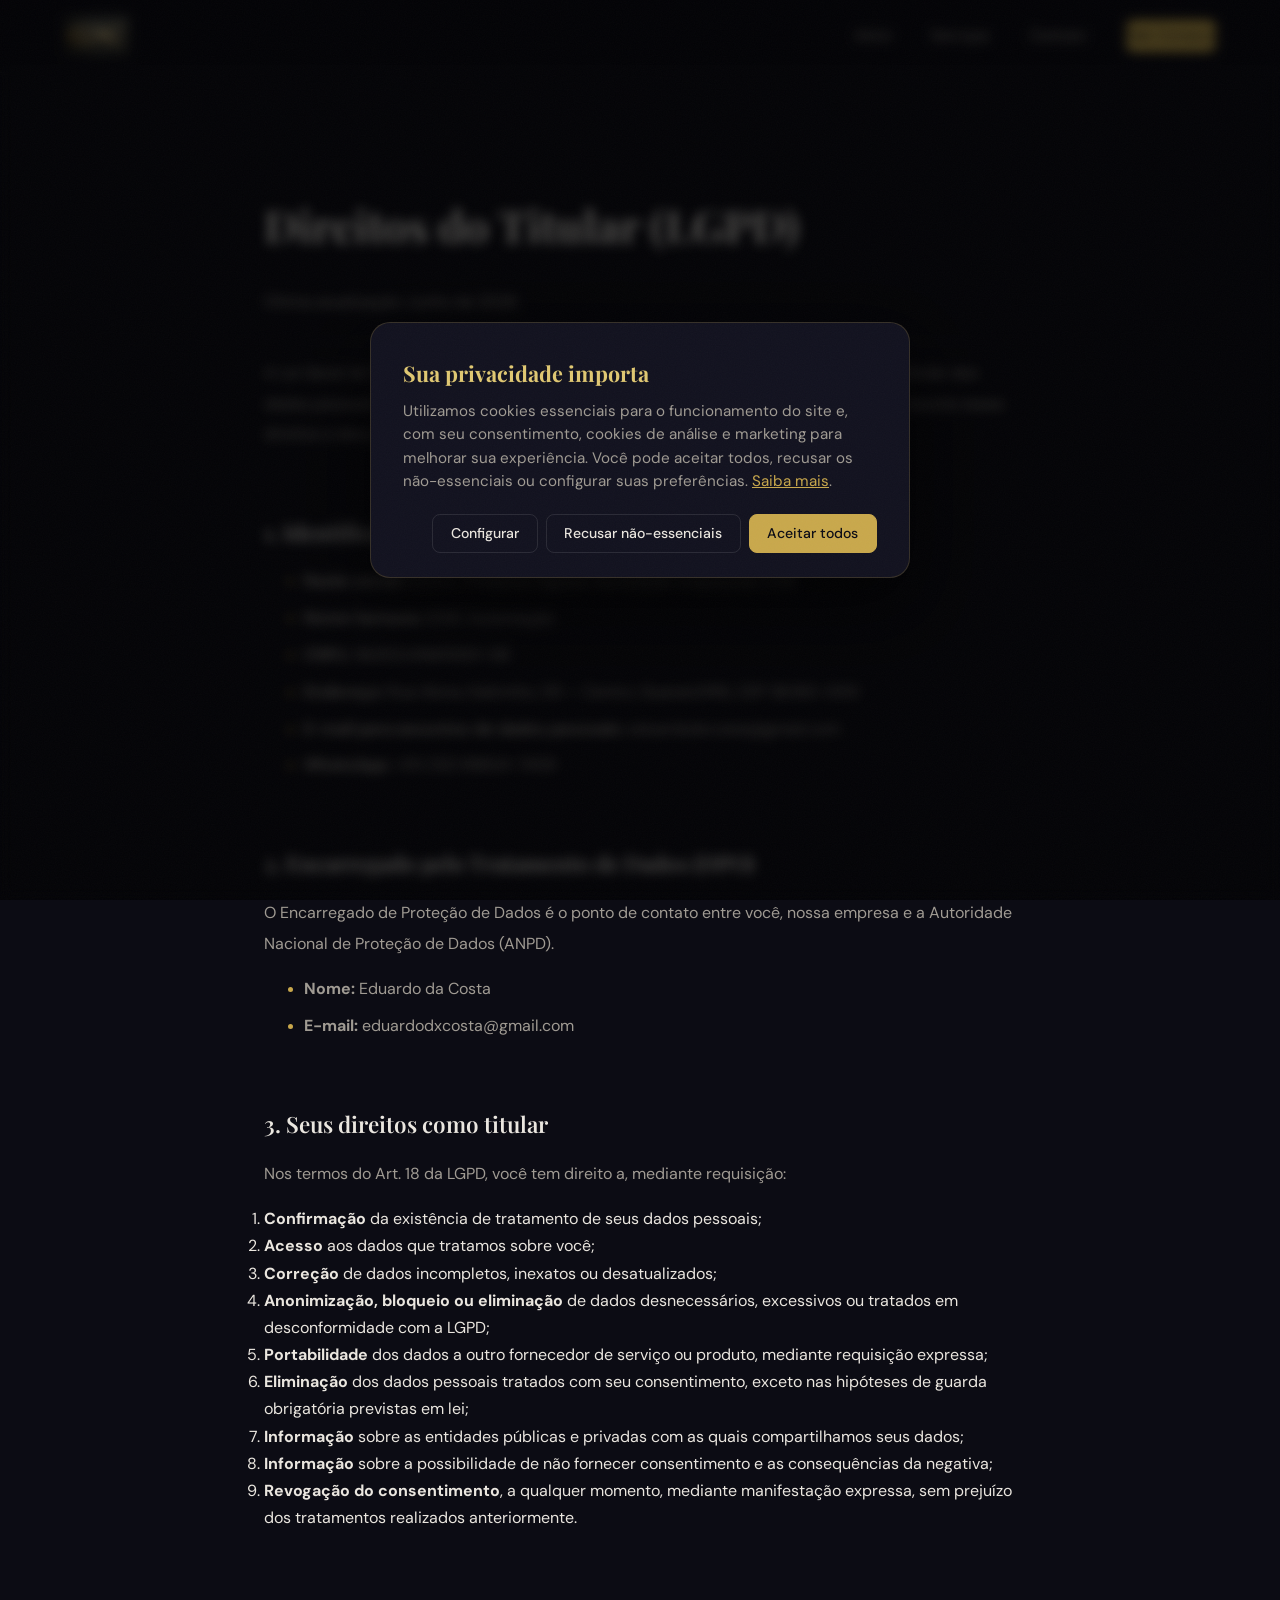
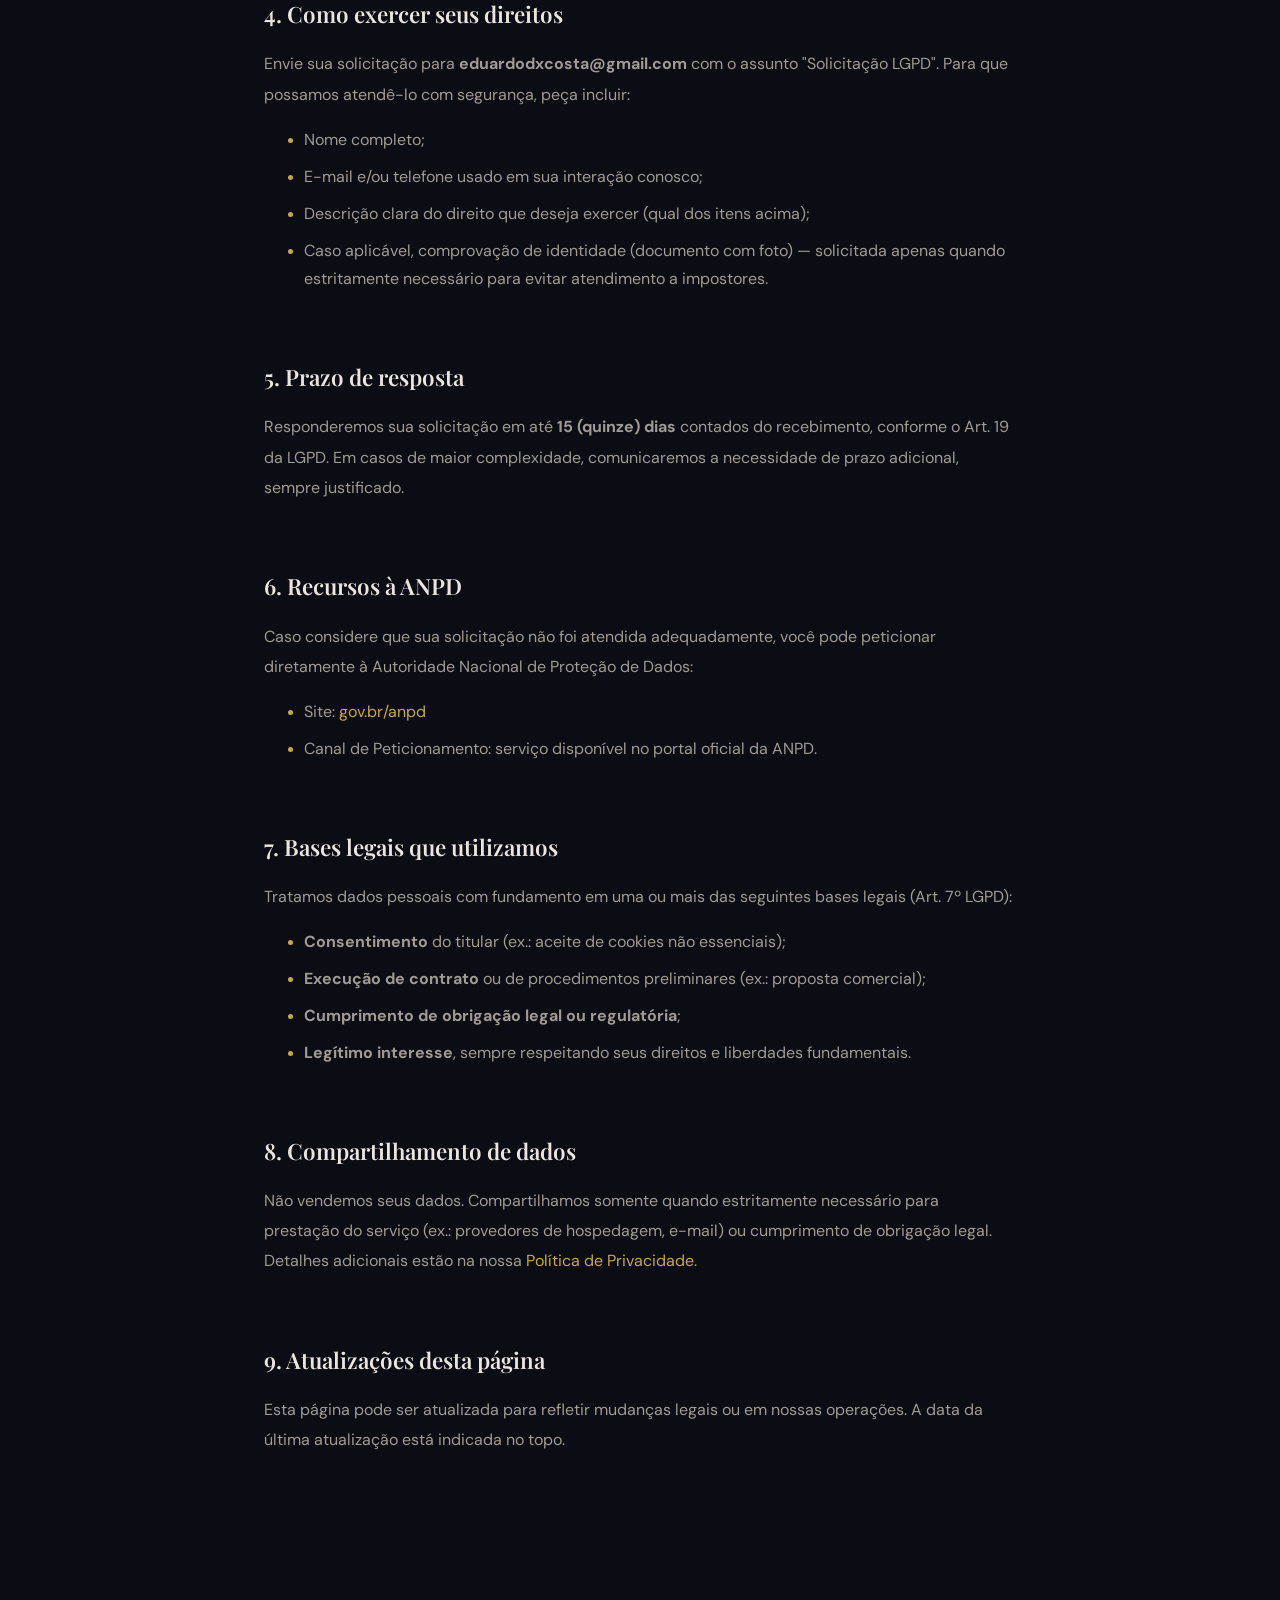
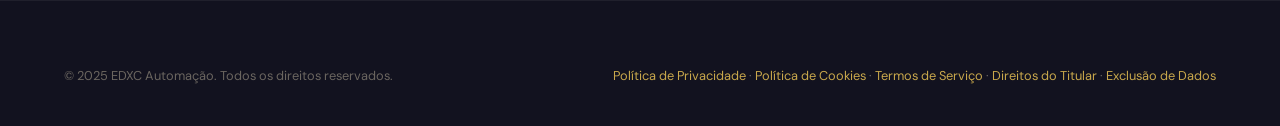
==== commit 23d083b6: "feat(lgpd): cobre plataformas Meta na politica e adiciona pagina de exclusao de dados Politica de pr" ====
--- a/direitos-do-titular.html
+++ b/direitos-do-titular.html
@@ -153,7 +153,8 @@
           <a href="politica-de-privacidade.html">Política de Privacidade</a> &middot;
           <a href="politica-de-cookies.html">Política de Cookies</a> &middot;
           <a href="termos-de-servico.html">Termos de Serviço</a> &middot;
-          <a href="direitos-do-titular.html">Direitos do Titular</a>
+          <a href="direitos-do-titular.html">Direitos do Titular</a> &middot;
+          <a href="exclusao-de-dados.html">Exclusão de Dados</a>
         </p>
       </div>
     </div>
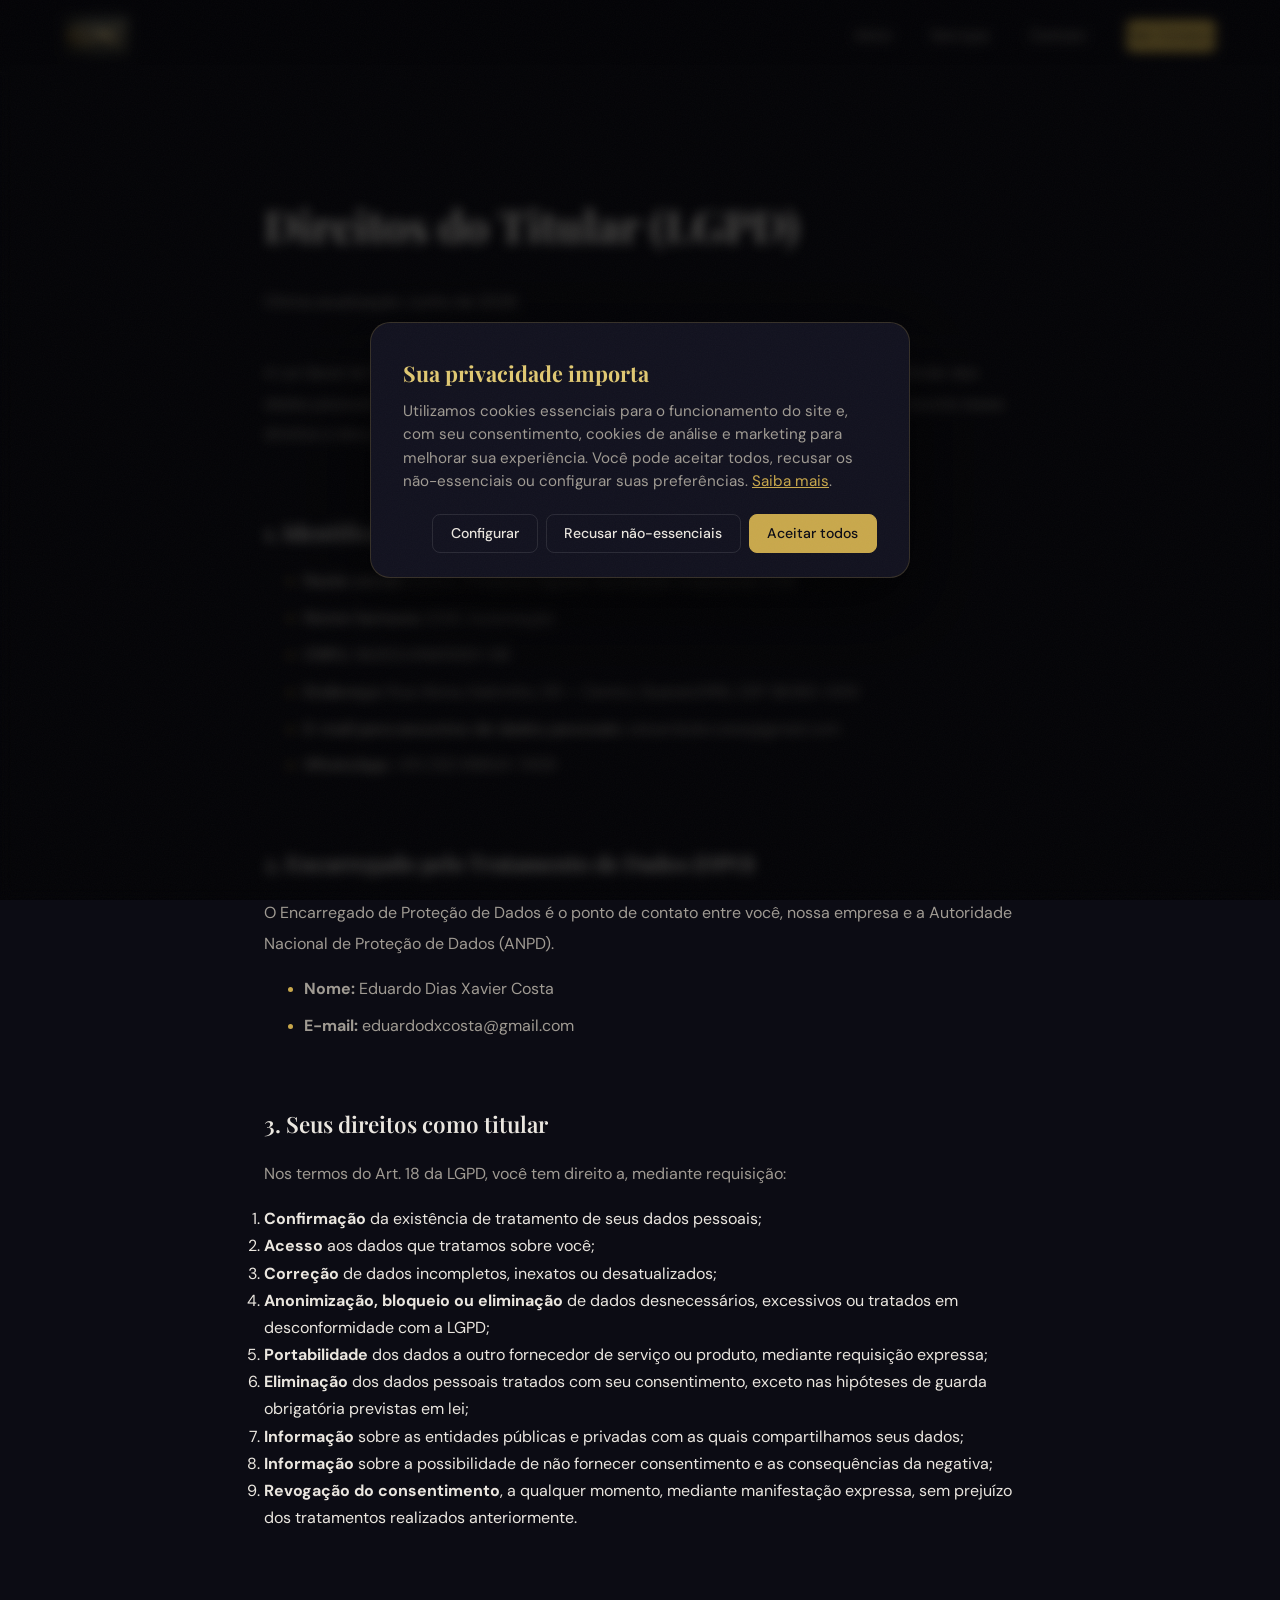
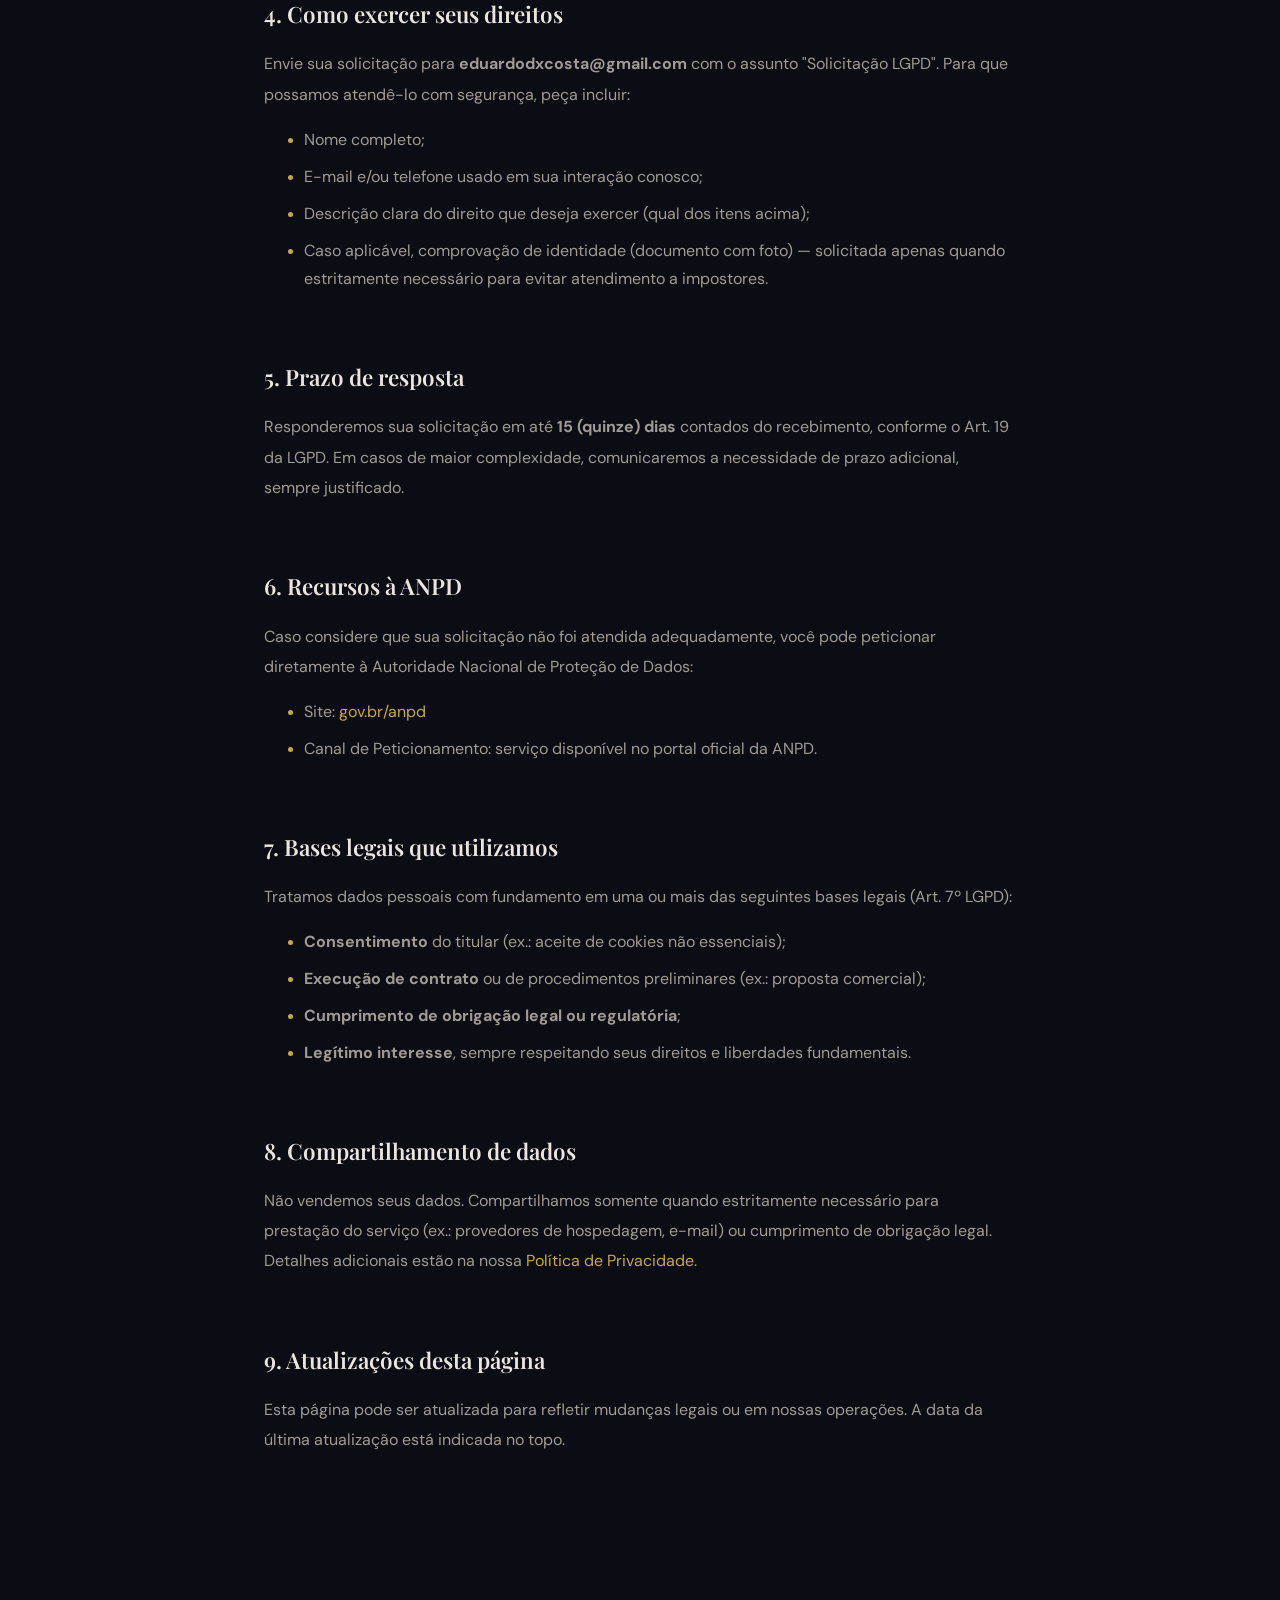
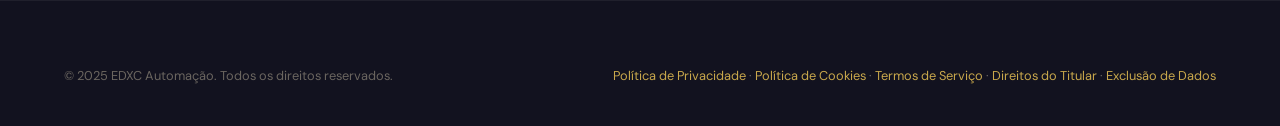
==== commit dad7eab1: "fix(lgpd): nome completo do encarregado (DPO) nas paginas legais" ====
--- a/direitos-do-titular.html
+++ b/direitos-do-titular.html
@@ -65,7 +65,7 @@
         Autoridade Nacional de Proteção de Dados (ANPD).
       </p>
       <ul>
-        <li><strong>Nome:</strong> Eduardo da Costa</li>
+        <li><strong>Nome:</strong> Eduardo Dias Xavier Costa</li>
         <li><strong>E-mail:</strong> eduardodxcosta@gmail.com</li>
       </ul>
 
